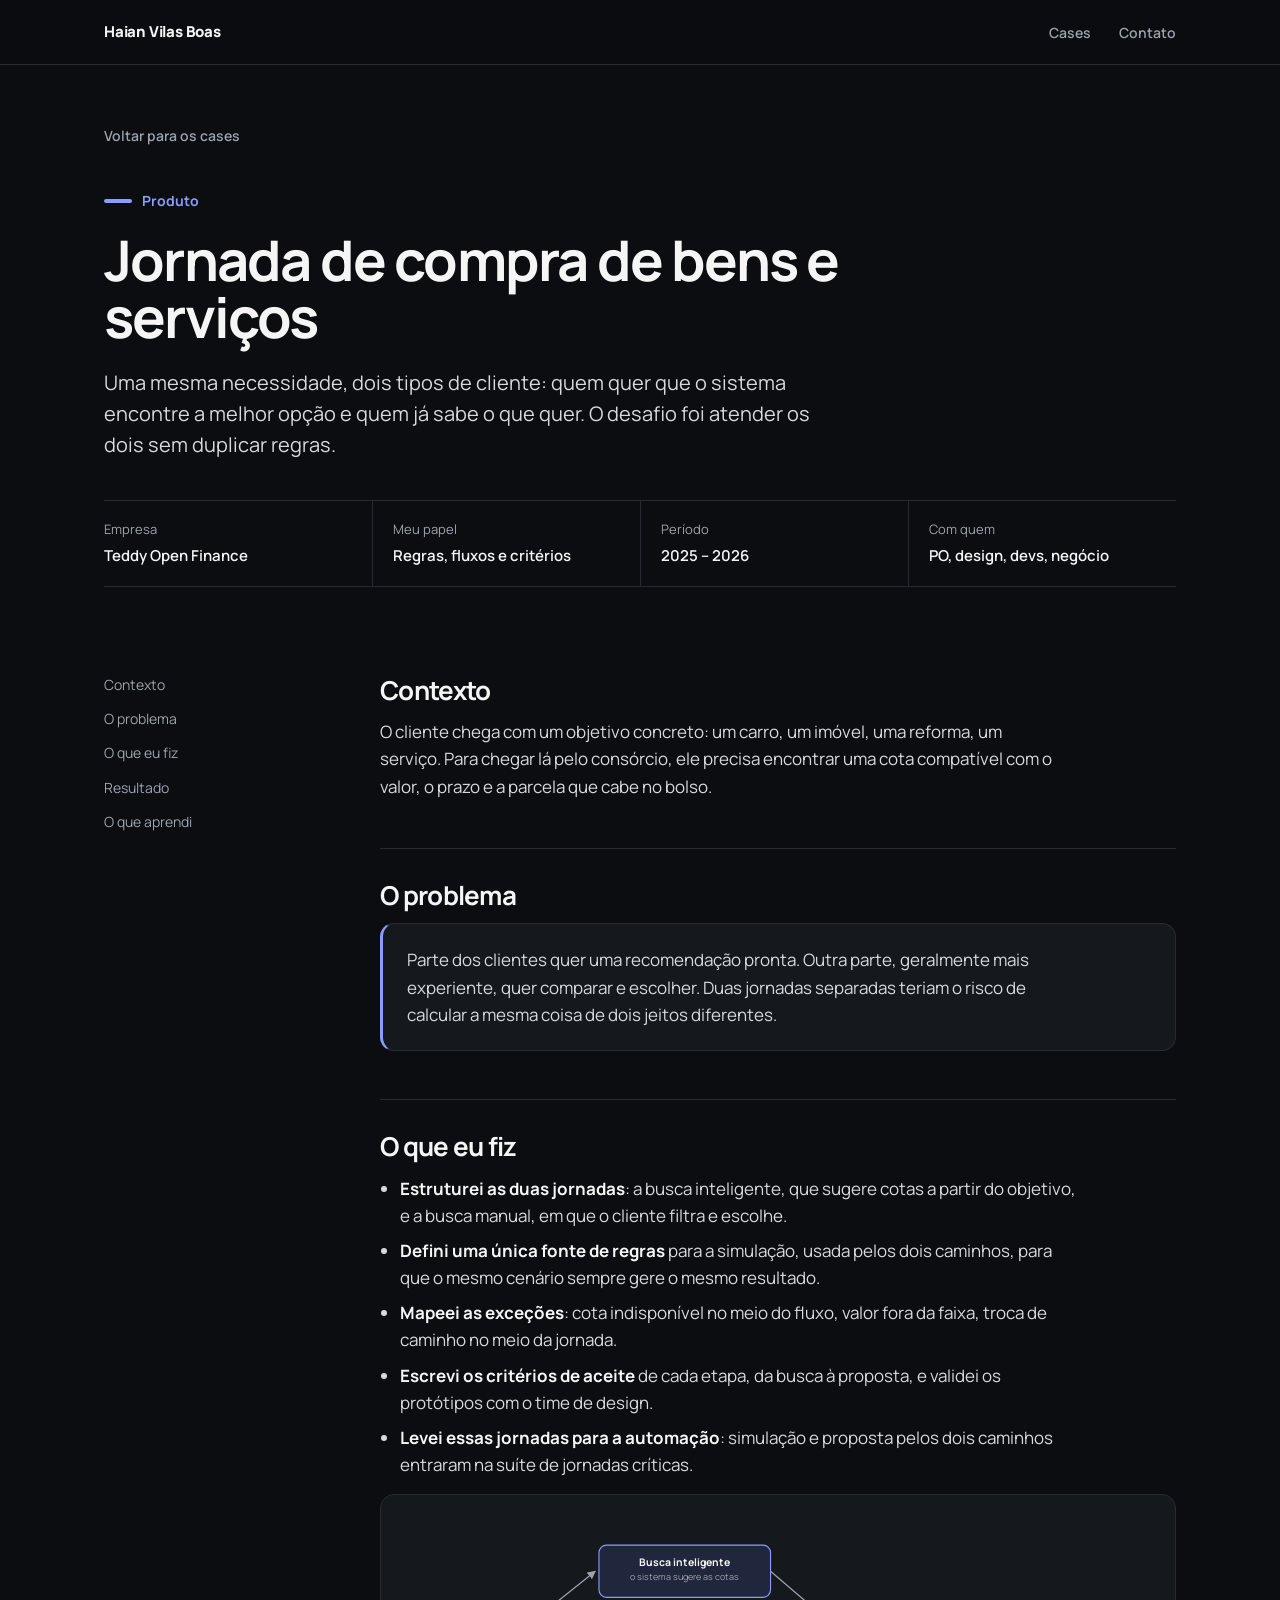
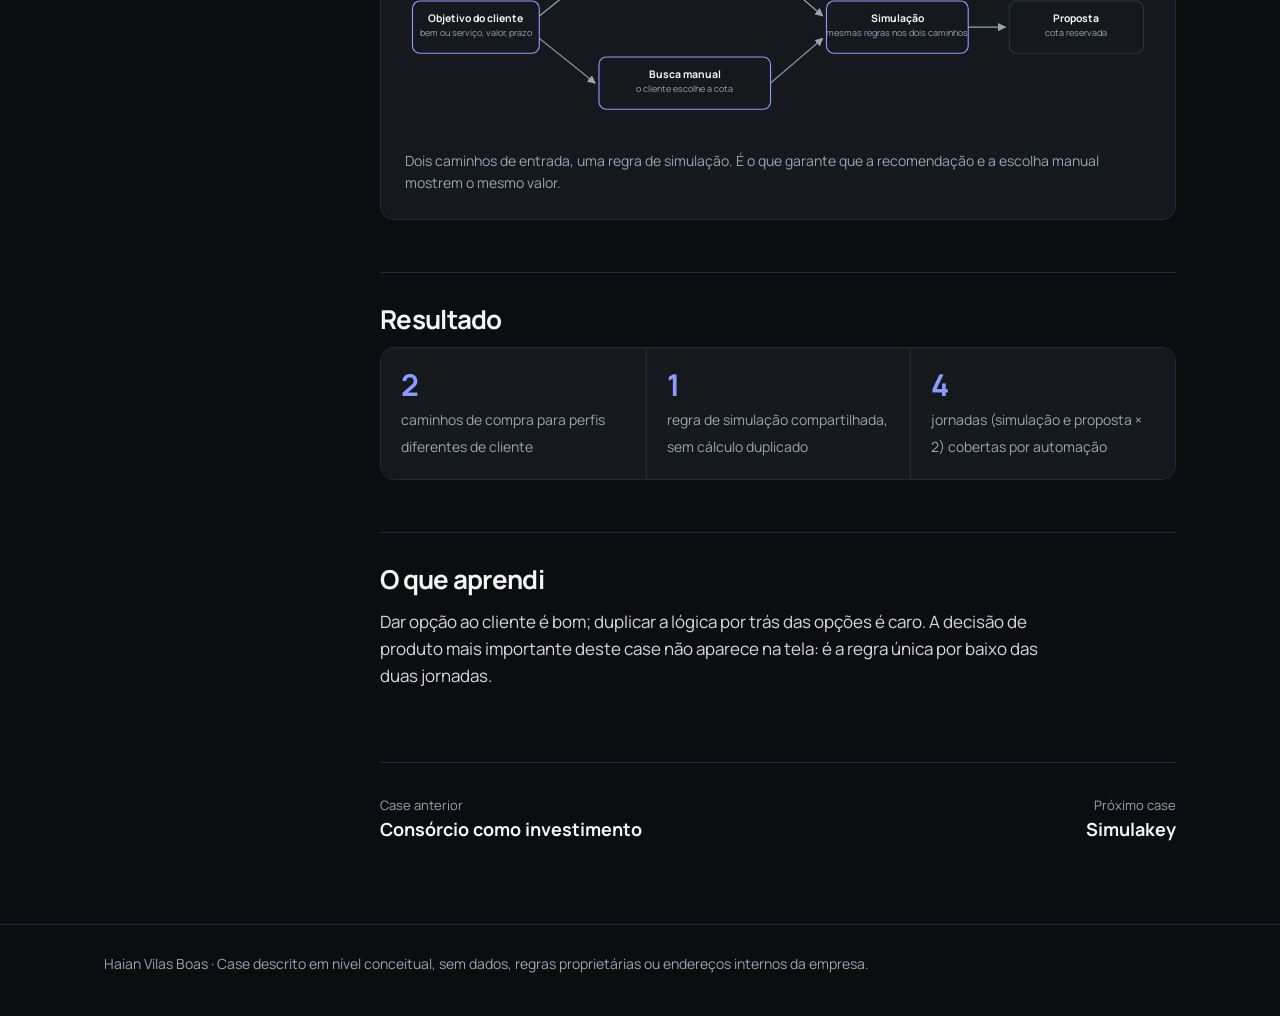
==== cases/compra-de-bens-e-servicos.html @ e100f3d3 "feat: novo portfólio com cases de Produto e Qualidade Co-Authored-By: Claude Opus 5.5 <noreply@anthr" ====
<!doctype html>
<html lang="pt-BR">
<head>
<meta charset="utf-8">
<meta name="viewport" content="width=device-width, initial-scale=1">
<title>Jornada de compra de bens e serviços · Haian Vilas Boas</title>
<meta name="description" content="Case de produto: jornada de busca inteligente e busca manual de cotas, da simulação à proposta.">
<link rel="icon" href="data:image/svg+xml,%3Csvg xmlns='http://www.w3.org/2000/svg' viewBox='0 0 32 32'%3E%3Crect width='32' height='32' rx='8' fill='%230b0d10'/%3E%3Crect x='7' y='9' width='18' height='3' rx='1.5' fill='%238b9cff'/%3E%3Crect x='7' y='20' width='18' height='3' rx='1.5' fill='%236fd3b8'/%3E%3C/svg%3E">
<link rel="preconnect" href="https://fonts.googleapis.com">
<link rel="preconnect" href="https://fonts.gstatic.com" crossorigin>
<link href="https://fonts.googleapis.com/css2?family=Manrope:wght@400;500;600;700;800&display=swap" rel="stylesheet">
<link rel="stylesheet" href="../assets/style.css">
</head>
<body class="p-page">
<nav class="nav" aria-label="Principal"><div class="wrap">
  <a class="brand" href="../">Haian Vilas Boas</a>
  <ul><li><a href="../#cases">Cases</a></li><li><a href="../#contato">Contato</a></li></ul>
</div></nav>
<header class="case-hero"><div class="wrap">
  <a class="back" href="../#cases">Voltar para os cases</a><br>
  <span class="lane p"><i></i>Produto</span>
  <h1>Jornada de compra de bens e serviços</h1>
  <p class="lead">Uma mesma necessidade, dois tipos de cliente: quem quer que o sistema encontre a melhor opção e quem já sabe o que quer. O desafio foi atender os dois sem duplicar regras.</p>
  <dl class="meta"><div><dt>Empresa</dt><dd>Teddy Open Finance</dd></div><div><dt>Meu papel</dt><dd>Regras, fluxos e critérios</dd></div><div><dt>Período</dt><dd>2025 – 2026</dd></div><div><dt>Com quem</dt><dd>PO, design, devs, negócio</dd></div></dl>
</div></header>
<main class="article"><div class="wrap">
  <aside aria-label="Nesta página"><a href="#contexto">Contexto</a><a href="#problema">O problema</a><a href="#o-que-fiz">O que eu fiz</a><a href="#resultado">Resultado</a><a href="#aprendizado">O que aprendi</a></aside>
  <div><section id="contexto"><h2>Contexto</h2><p>O cliente chega com um objetivo concreto: um carro, um imóvel, uma reforma, um serviço. Para chegar lá pelo consórcio, ele precisa encontrar uma cota compatível com o valor, o prazo e a parcela que cabe no bolso.</p></section><section id="problema"><h2>O problema</h2><div class="callout"><p>Parte dos clientes quer uma recomendação pronta. Outra parte, geralmente mais experiente, quer comparar e escolher. Duas jornadas separadas teriam o risco de calcular a mesma coisa de dois jeitos diferentes.</p></div></section><section id="o-que-fiz"><h2>O que eu fiz</h2><ul><li><strong>Estruturei as duas jornadas</strong>: a busca inteligente, que sugere cotas a partir do objetivo, e a busca manual, em que o cliente filtra e escolhe.</li><li><strong>Defini uma única fonte de regras</strong> para a simulação, usada pelos dois caminhos, para que o mesmo cenário sempre gere o mesmo resultado.</li><li><strong>Mapeei as exceções</strong>: cota indisponível no meio do fluxo, valor fora da faixa, troca de caminho no meio da jornada.</li><li><strong>Escrevi os critérios de aceite</strong> de cada etapa, da busca à proposta, e validei os protótipos com o time de design.</li><li><strong>Levei essas jornadas para a automação</strong>: simulação e proposta pelos dois caminhos entraram na suíte de jornadas críticas.</li></ul><figure class="diagram"><svg viewBox="0 0 1000 290" role="img" xmlns="http://www.w3.org/2000/svg"><defs><marker id="a" viewBox="0 0 10 10" refX="9" refY="5" markerWidth="7" markerHeight="7" orient="auto-start-reverse"><path d="M0 0 L10 5 L0 10z" fill="#9ca3af"/></marker></defs><rect x="10" y="110" width="170" height="70" rx="10" fill="#15181d" stroke="#8b9cff" stroke-width="1.5"/><text x="95.0" y="138.0" text-anchor="middle" font-size="14" font-weight="700" fill="#f5f5f5">Objetivo do cliente</text><text x="95.0" y="157.0" text-anchor="middle" font-size="12" fill="#9ca3af">bem ou serviço, valor, prazo</text><line x1="180" y1="130" x2="255" y2="70" stroke="#9ca3af" stroke-width="1.6" marker-end="url(#a)"/><line x1="180" y1="160" x2="255" y2="220" stroke="#9ca3af" stroke-width="1.6" marker-end="url(#a)"/><rect x="260" y="35" width="230" height="70" rx="10" fill="#20263b" stroke="#8b9cff" stroke-width="1.5"/><text x="375.0" y="63.0" text-anchor="middle" font-size="14" font-weight="700" fill="#f5f5f5">Busca inteligente</text><text x="375.0" y="82.0" text-anchor="middle" font-size="12" fill="#9ca3af">o sistema sugere as cotas</text><rect x="260" y="185" width="230" height="70" rx="10" fill="#15181d" stroke="#8b9cff" stroke-width="1.5"/><text x="375.0" y="213.0" text-anchor="middle" font-size="14" font-weight="700" fill="#f5f5f5">Busca manual</text><text x="375.0" y="232.0" text-anchor="middle" font-size="12" fill="#9ca3af">o cliente escolhe a cota</text><line x1="490" y1="70" x2="560" y2="130" stroke="#9ca3af" stroke-width="1.6" marker-end="url(#a)"/><line x1="490" y1="220" x2="560" y2="160" stroke="#9ca3af" stroke-width="1.6" marker-end="url(#a)"/><rect x="565" y="110" width="190" height="70" rx="10" fill="#15181d" stroke="#8b9cff" stroke-width="1.5"/><text x="660.0" y="138.0" text-anchor="middle" font-size="14" font-weight="700" fill="#f5f5f5">Simulação</text><text x="660.0" y="157.0" text-anchor="middle" font-size="12" fill="#9ca3af">mesmas regras nos dois caminhos</text><line x1="755" y1="145" x2="805" y2="145" stroke="#9ca3af" stroke-width="1.6" marker-end="url(#a)"/><rect x="810" y="110" width="180" height="70" rx="10" fill="#15181d" stroke="#2e343d" stroke-width="1.5"/><text x="900.0" y="138.0" text-anchor="middle" font-size="14" font-weight="700" fill="#f5f5f5">Proposta</text><text x="900.0" y="157.0" text-anchor="middle" font-size="12" fill="#9ca3af">cota reservada</text></svg><figcaption>Dois caminhos de entrada, uma regra de simulação. É o que garante que a recomendação e a escolha manual mostrem o mesmo valor.</figcaption></figure></section><section id="resultado"><h2>Resultado</h2><div class="numbers"><div><b>2</b><span>caminhos de compra para perfis diferentes de cliente</span></div><div><b>1</b><span>regra de simulação compartilhada, sem cálculo duplicado</span></div><div><b>4</b><span>jornadas (simulação e proposta × 2) cobertas por automação</span></div></div></section><section id="aprendizado"><h2>O que aprendi</h2><p>Dar opção ao cliente é bom; duplicar a lógica por trás das opções é caro. A decisão de produto mais importante deste case não aparece na tela: é a regra única por baixo das duas jornadas.</p></section><div class="next"><a href="consorcio-como-investimento.html"><small>Case anterior</small><strong>Consórcio como investimento</strong></a><a href="simulakey.html"><small>Próximo case</small><strong>Simulakey</strong></a></div></div>
</div></main>
<footer><div class="wrap">Haian Vilas Boas · Case descrito em nível conceitual, sem dados, regras proprietárias ou endereços internos da empresa.</div></footer>
</body></html>
---- assets/style.css ----
/* Haian Vilas Boas · portfólio
   Identidade herdada do site em Framer: fundo grafite, Manrope, lilás.
   Novo: verde-água marca a trilha de Qualidade; lilás marca a trilha de Produto. */
:root {
  --ink: #0b0d10;
  --surface: #15181d;
  --raised: #1c2027;
  --line: #262b33;
  --text: #f5f5f5;
  --muted: #9ca3af;
  --product: #8b9cff;
  --product-deep: #20263b;
  --quality: #6fd3b8;
  --quality-deep: #17302b;
  --max: 1120px;
}
* { box-sizing: border-box; }
html { scroll-behavior: smooth; }
@media (prefers-reduced-motion: reduce) { html { scroll-behavior: auto; } * { animation: none !important; transition: none !important; } }
body {
  margin: 0; background: var(--ink); color: var(--text);
  font-family: 'Manrope', system-ui, sans-serif; font-size: 17px; line-height: 1.6;
  -webkit-font-smoothing: antialiased;
}
a { color: inherit; }
a:focus-visible, button:focus-visible { outline: 2px solid var(--product); outline-offset: 3px; border-radius: 4px; }
img { max-width: 100%; display: block; }
.wrap { max-width: var(--max); margin: 0 auto; padding: 0 24px; }

/* Navegação */
.nav { position: sticky; top: 0; z-index: 10; background: rgba(11, 13, 16, .86); backdrop-filter: blur(10px); border-bottom: 1px solid var(--line); }
.nav .wrap { display: flex; align-items: center; justify-content: space-between; height: 64px; }
.brand { font-weight: 800; font-size: 15px; text-decoration: none; letter-spacing: -.2px; }
.nav ul { display: flex; gap: 28px; list-style: none; margin: 0; padding: 0; }
.nav ul a { color: var(--muted); text-decoration: none; font-size: 14px; font-weight: 600; }
.nav ul a:hover { color: var(--text); }
@media (max-width: 720px) { .nav ul { gap: 16px; } .nav ul li.hide-sm { display: none; } }

/* Tipografia */
h1, h2, h3 { margin: 0; font-weight: 700; color: var(--text); }
h1 { font-size: clamp(40px, 6.4vw, 68px); line-height: 1.02; letter-spacing: -2.4px; }
h2 { font-size: clamp(28px, 3.6vw, 40px); line-height: 1.1; letter-spacing: -1.2px; }
h3 { font-size: 22px; line-height: 1.25; letter-spacing: -.6px; }
p { margin: 0 0 16px; }
.lead { font-size: 20px; line-height: 1.55; color: #d6d9de; max-width: 62ch; }
.muted { color: var(--muted); }
.small { font-size: 14px; }

/* Botões */
.actions { display: flex; flex-wrap: wrap; gap: 12px; margin-top: 32px; }
.btn { display: inline-flex; align-items: center; gap: 8px; padding: 12px 18px; border-radius: 10px; font-weight: 700; font-size: 15px; text-decoration: none; border: 1px solid var(--line); background: var(--surface); }
.btn:hover { border-color: #3a414c; }
.btn.primary { background: var(--product); color: #0b0d10; border-color: var(--product); }
.btn.primary:hover { background: #a3b0ff; }

/* Hero */
.hero { padding: 72px 0 88px; }
.hero .wrap { display: grid; grid-template-columns: 1.25fr .75fr; gap: 56px; align-items: end; }
.hero h1 { margin-bottom: 28px; }
.hero .portrait { position: relative; border-radius: 18px; overflow: hidden; aspect-ratio: 4 / 5; background: var(--surface); }
.hero .portrait img { width: 100%; height: 100%; object-fit: cover; filter: grayscale(.15) contrast(1.04); }
.hero .portrait::after { content: ''; position: absolute; inset: 0; background: linear-gradient(180deg, transparent 55%, rgba(11, 13, 16, .55)); }
.hero .tracks-key { display: flex; gap: 22px; margin-top: 36px; font-size: 14px; color: var(--muted); }
.key { display: inline-flex; align-items: center; gap: 8px; }
.key i { width: 22px; height: 3px; border-radius: 2px; display: inline-block; }
.key.p i { background: var(--product); }
.key.q i { background: var(--quality); }
@media (max-width: 860px) {
  .hero { padding: 40px 0 56px; }
  .hero .wrap { grid-template-columns: 1fr; gap: 32px; }
  .hero .portrait { max-width: 300px; order: -1; }
}

/* Seções */
section.block { padding: 88px 0; border-top: 1px solid var(--line); }
.block-head { display: flex; justify-content: space-between; align-items: end; gap: 24px; margin-bottom: 40px; flex-wrap: wrap; }
.block-head p { max-width: 52ch; margin: 0; color: var(--muted); }
@media (max-width: 720px) { section.block { padding: 64px 0; } }

/* Duas trilhas de cases */
.tracks { display: grid; grid-template-columns: 1fr 1fr; gap: 0; position: relative; }
.track { padding: 0 32px 0 0; }
.track + .track { padding: 0 0 0 32px; border-left: 1px solid var(--line); }
.track-title { display: flex; align-items: center; gap: 12px; margin-bottom: 8px; }
.track-title .bar { width: 28px; height: 4px; border-radius: 2px; }
.track.p .bar { background: var(--product); }
.track.q .bar { background: var(--quality); }
.track > p { color: var(--muted); margin-bottom: 28px; max-width: 44ch; }
.case-link { display: block; text-decoration: none; padding: 26px 0 26px 22px; border-top: 1px solid var(--line); position: relative; }
.case-link::before { content: ''; position: absolute; left: 0; top: 30px; bottom: 30px; width: 3px; border-radius: 2px; background: var(--line); transition: background .2s; }
.track.p .case-link:hover::before, .track.p .case-link:focus-visible::before { background: var(--product); }
.track.q .case-link:hover::before, .track.q .case-link:focus-visible::before { background: var(--quality); }
.case-link h3 { margin-bottom: 8px; }
.case-link p { color: var(--muted); margin: 0 0 12px; font-size: 16px; }
.case-link .result { font-size: 15px; font-weight: 600; }
.track.p .result { color: var(--product); }
.track.q .result { color: var(--quality); }
.case-link .more { display: inline-block; margin-top: 10px; font-size: 14px; font-weight: 700; text-decoration: underline; text-underline-offset: 4px; text-decoration-color: #4a515c; }
@media (max-width: 860px) {
  .tracks { grid-template-columns: 1fr; }
  .track, .track + .track { padding: 0; border-left: 0; }
  .track + .track { margin-top: 56px; }
}

/* Como trabalho: sequência real, por isso numerada */
.steps { display: grid; grid-template-columns: repeat(5, 1fr); gap: 0; counter-reset: s; border: 1px solid var(--line); border-radius: 14px; overflow: hidden; }
.step { padding: 22px 20px; background: var(--surface); counter-increment: s; }
.step + .step { border-left: 1px solid var(--line); }
.step::before { content: counter(s); display: inline-grid; place-items: center; width: 26px; height: 26px; border-radius: 50%; background: var(--raised); font-size: 13px; font-weight: 800; color: var(--muted); margin-bottom: 14px; }
.step strong { display: block; font-size: 17px; margin-bottom: 4px; }
.step span { color: var(--muted); font-size: 14px; line-height: 1.45; display: block; }
@media (max-width: 860px) { .steps { grid-template-columns: 1fr; } .step + .step { border-left: 0; border-top: 1px solid var(--line); } }

/* Trajetória */
.timeline { list-style: none; margin: 0; padding: 0; border-left: 2px solid var(--line); }
.timeline li { position: relative; padding: 0 0 32px 28px; }
.timeline li::before { content: ''; position: absolute; left: -7px; top: 8px; width: 12px; height: 12px; border-radius: 50%; background: var(--ink); border: 2px solid var(--muted); }
.timeline li.now::before { border-color: var(--quality); background: var(--quality); }
.timeline .when { font-size: 14px; color: var(--muted); font-weight: 600; }
.timeline h3 { font-size: 19px; margin: 2px 0 6px; }
.timeline p { color: #c9cdd3; margin: 0; max-width: 64ch; font-size: 16px; }
.two-col { display: grid; grid-template-columns: 1.3fr .7fr; gap: 56px; }
.facts { background: var(--surface); border: 1px solid var(--line); border-radius: 14px; padding: 24px; align-self: start; }
.facts h3 { font-size: 17px; margin-bottom: 14px; }
.facts ul { list-style: none; margin: 0 0 22px; padding: 0; }
.facts li { padding: 8px 0; border-top: 1px solid var(--line); font-size: 15px; }
.facts li span { display: block; color: var(--muted); font-size: 13px; }
@media (max-width: 860px) { .two-col { grid-template-columns: 1fr; gap: 32px; } }

/* Contato */
.contact { display: grid; grid-template-columns: 1fr auto; gap: 32px; align-items: end; }
.contact a.mail { font-size: clamp(22px, 3vw, 32px); font-weight: 700; letter-spacing: -.8px; text-decoration: underline; text-underline-offset: 6px; text-decoration-color: var(--product); }
@media (max-width: 720px) { .contact { grid-template-columns: 1fr; } }
footer { border-top: 1px solid var(--line); padding: 28px 0 40px; color: var(--muted); font-size: 14px; }

/* ---------- Páginas de case ---------- */
.case-hero { padding: 56px 0 40px; }
.back { display: inline-block; color: var(--muted); text-decoration: none; font-size: 14px; font-weight: 600; margin-bottom: 36px; }
.back:hover { color: var(--text); }
.lane { display: inline-flex; align-items: center; gap: 10px; font-size: 14px; font-weight: 700; margin-bottom: 18px; }
.lane i { width: 28px; height: 4px; border-radius: 2px; }
.lane.p { color: var(--product); } .lane.p i { background: var(--product); }
.lane.q { color: var(--quality); } .lane.q i { background: var(--quality); }
.case-hero h1 { font-size: clamp(36px, 5.2vw, 56px); letter-spacing: -1.8px; max-width: 20ch; margin-bottom: 22px; }
.meta { display: grid; grid-template-columns: repeat(4, 1fr); gap: 0; margin-top: 40px; border-top: 1px solid var(--line); border-bottom: 1px solid var(--line); }
.meta div { padding: 18px 20px 18px 0; }
.meta div + div { padding-left: 20px; border-left: 1px solid var(--line); }
.meta dt { font-size: 13px; color: var(--muted); margin-bottom: 4px; }
.meta dd { margin: 0; font-size: 15px; font-weight: 600; }
@media (max-width: 860px) { .meta { grid-template-columns: 1fr 1fr; } .meta div:nth-child(3) { border-left: 0; padding-left: 0; } .meta div:nth-child(n+3) { border-top: 1px solid var(--line); } }

.article { padding: 24px 0 80px; }
.article .wrap { display: grid; grid-template-columns: 220px 1fr; gap: 56px; }
.article aside { position: sticky; top: 96px; align-self: start; font-size: 14px; }
.article aside a { display: block; color: var(--muted); text-decoration: none; padding: 6px 0; }
.article aside a:hover { color: var(--text); }
.article section { padding: 32px 0; border-top: 1px solid var(--line); }
.article section:first-child { border-top: 0; padding-top: 8px; }
.article h2 { font-size: 26px; letter-spacing: -.7px; margin-bottom: 14px; }
.article p, .article li { max-width: 68ch; color: #d6d9de; }
.article ul { padding-left: 20px; margin: 0 0 16px; }
.article li { margin-bottom: 8px; }
.article li strong, .article p strong { color: var(--text); }
@media (max-width: 860px) { .article .wrap { grid-template-columns: 1fr; gap: 0; } .article aside { display: none; } }

.callout { border-radius: 14px; padding: 22px 24px; margin: 8px 0 16px; background: var(--surface); border: 1px solid var(--line); }
.p-page .callout { border-left: 3px solid var(--product); }
.q-page .callout { border-left: 3px solid var(--quality); }
.callout p:last-child { margin-bottom: 0; }

.numbers { display: grid; grid-template-columns: repeat(3, 1fr); gap: 0; border: 1px solid var(--line); border-radius: 14px; overflow: hidden; margin: 8px 0 20px; }
.numbers div { padding: 20px; background: var(--surface); }
.numbers div + div { border-left: 1px solid var(--line); }
.numbers b { display: block; font-size: 30px; letter-spacing: -1px; line-height: 1.1; margin-bottom: 4px; }
.p-page .numbers b { color: var(--product); }
.q-page .numbers b { color: var(--quality); }
.numbers span { font-size: 14px; color: var(--muted); }
@media (max-width: 720px) { .numbers { grid-template-columns: 1fr; } .numbers div + div { border-left: 0; border-top: 1px solid var(--line); } }

/* Diagramas */
.diagram { background: var(--surface); border: 1px solid var(--line); border-radius: 14px; padding: 24px; margin: 8px 0 20px; overflow-x: auto; }
.diagram svg { width: 100%; height: auto; min-width: 640px; display: block; }
.diagram figcaption { margin-top: 14px; font-size: 14px; color: var(--muted); }
.diagram text { font-family: 'Manrope', sans-serif; }

.next { display: flex; justify-content: space-between; gap: 24px; padding: 32px 0 0; border-top: 1px solid var(--line); margin-top: 24px; }
.next a { text-decoration: none; max-width: 48%; }
.next small { display: block; color: var(--muted); font-size: 13px; }
.next strong { font-size: 18px; }
.next a:last-child { text-align: right; margin-left: auto; }
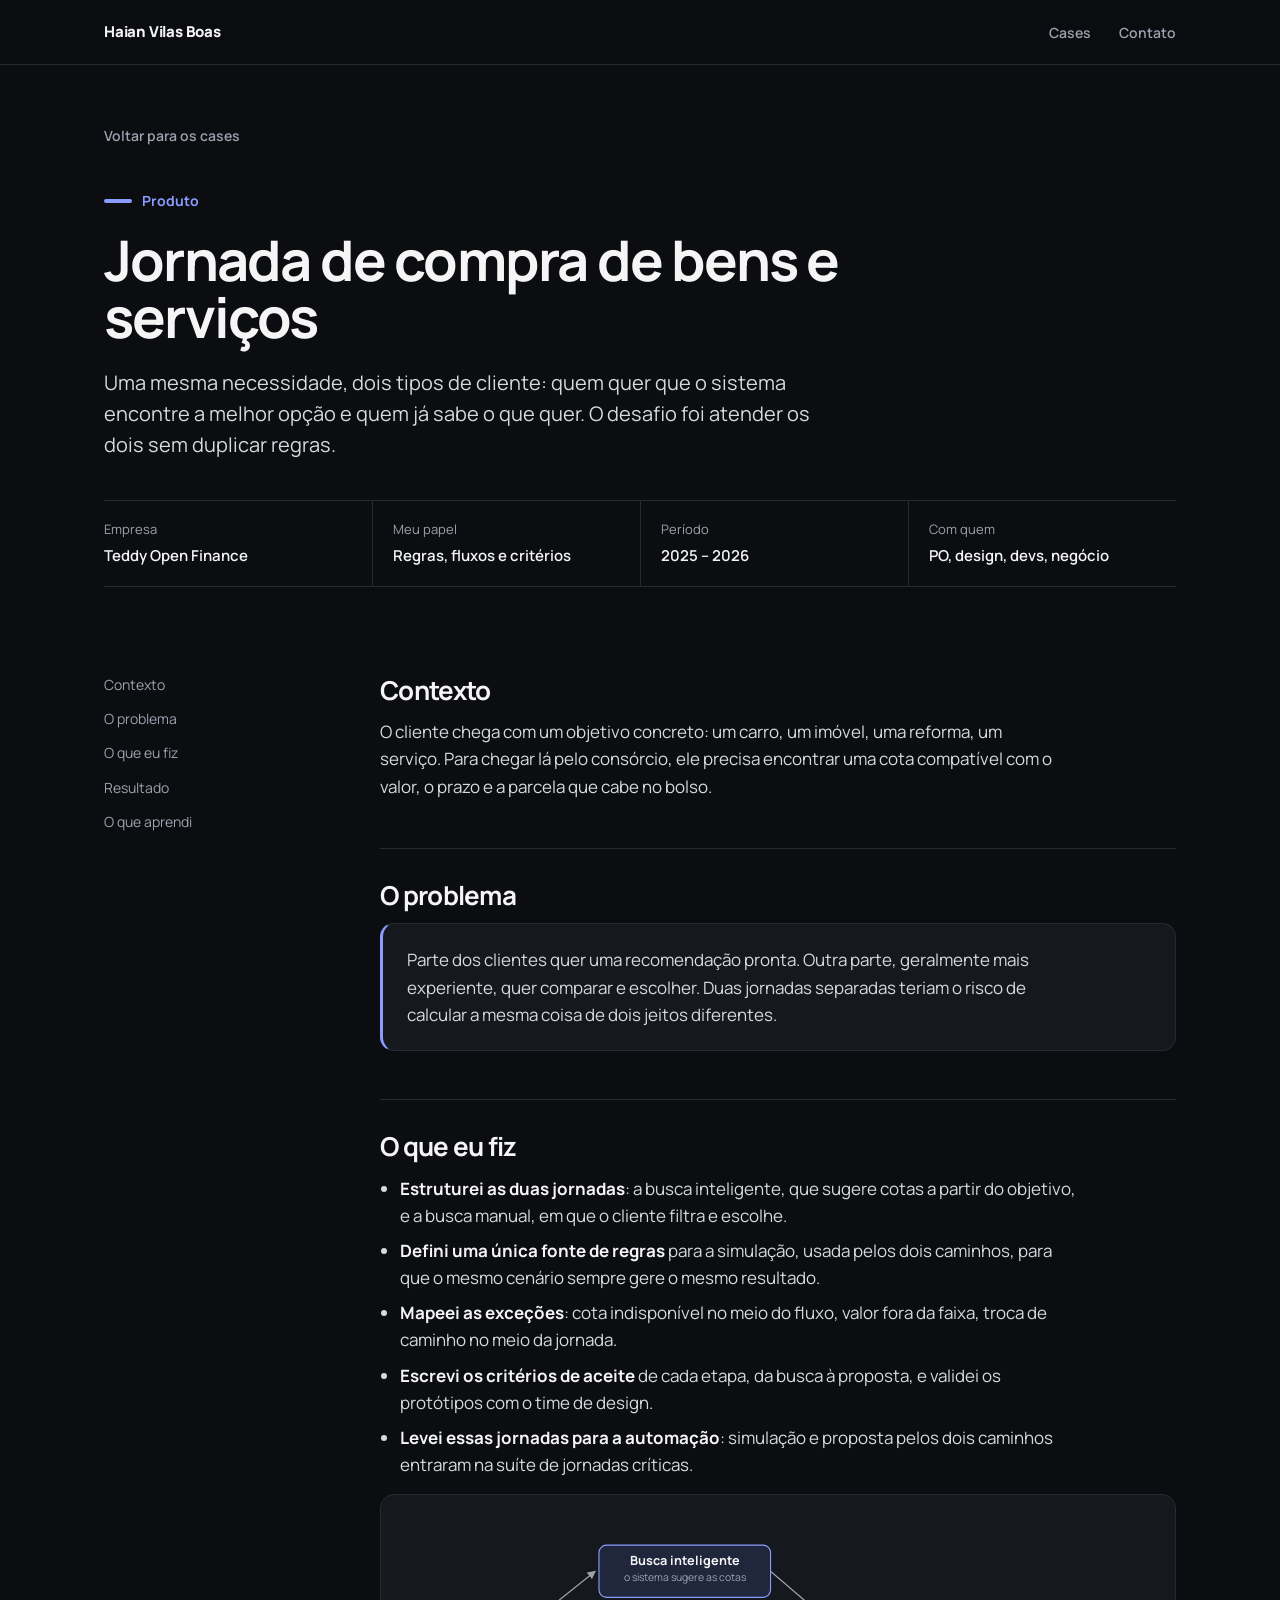
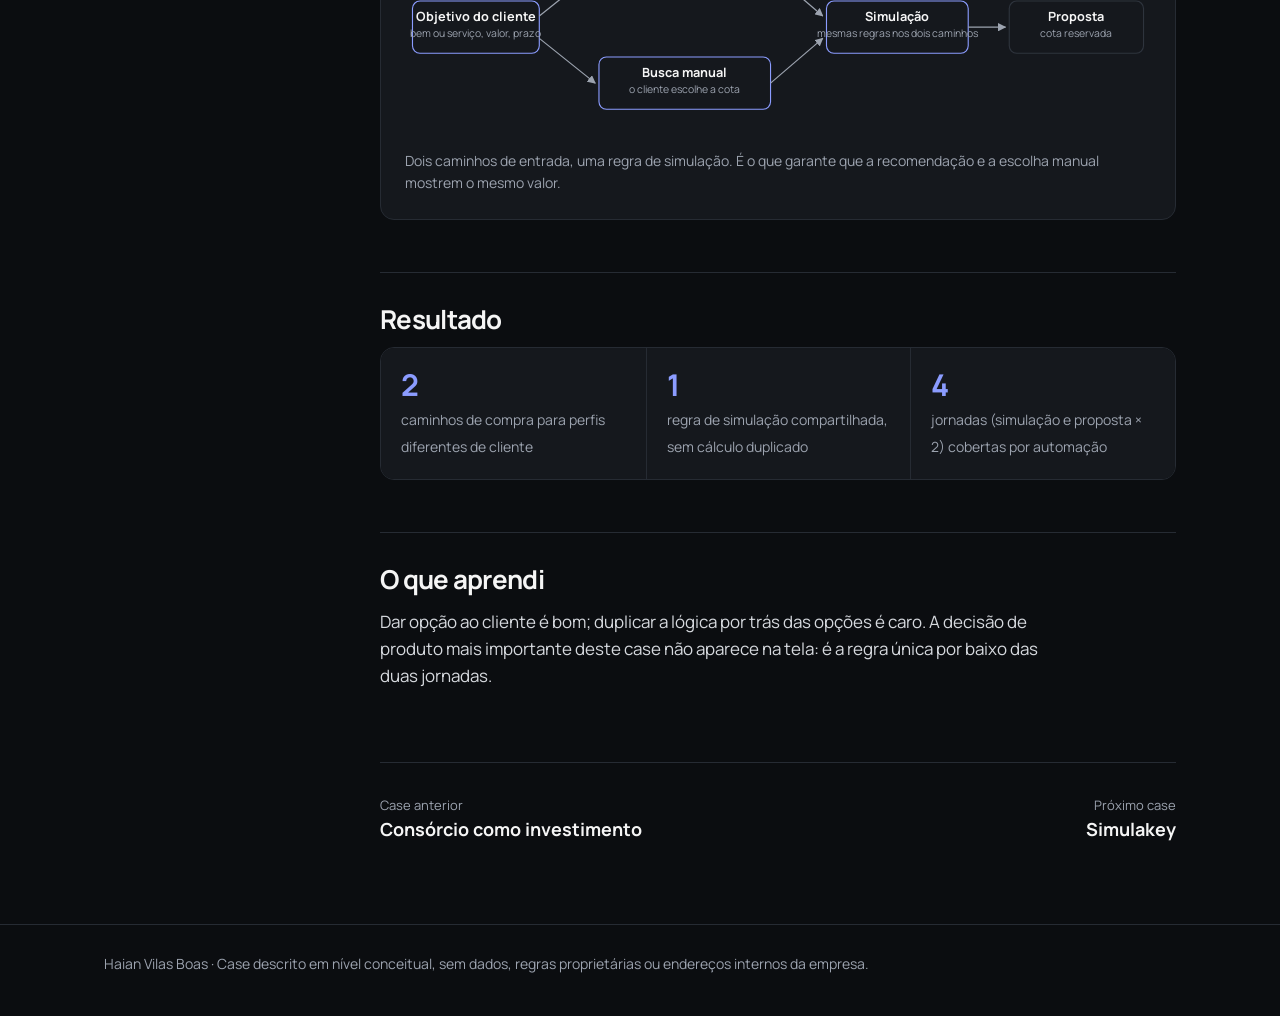
==== commit a3ed58f5: "fix: diagramas mais legíveis e âncoras abaixo do menu fixo Co-Authored-By: Claude Opus 5.5 <noreply@" ====
--- a/cases/compra-de-bens-e-servicos.html
+++ b/cases/compra-de-bens-e-servicos.html
@@ -25,7 +25,7 @@
 </div></header>
 <main class="article"><div class="wrap">
   <aside aria-label="Nesta página"><a href="#contexto">Contexto</a><a href="#problema">O problema</a><a href="#o-que-fiz">O que eu fiz</a><a href="#resultado">Resultado</a><a href="#aprendizado">O que aprendi</a></aside>
-  <div><section id="contexto"><h2>Contexto</h2><p>O cliente chega com um objetivo concreto: um carro, um imóvel, uma reforma, um serviço. Para chegar lá pelo consórcio, ele precisa encontrar uma cota compatível com o valor, o prazo e a parcela que cabe no bolso.</p></section><section id="problema"><h2>O problema</h2><div class="callout"><p>Parte dos clientes quer uma recomendação pronta. Outra parte, geralmente mais experiente, quer comparar e escolher. Duas jornadas separadas teriam o risco de calcular a mesma coisa de dois jeitos diferentes.</p></div></section><section id="o-que-fiz"><h2>O que eu fiz</h2><ul><li><strong>Estruturei as duas jornadas</strong>: a busca inteligente, que sugere cotas a partir do objetivo, e a busca manual, em que o cliente filtra e escolhe.</li><li><strong>Defini uma única fonte de regras</strong> para a simulação, usada pelos dois caminhos, para que o mesmo cenário sempre gere o mesmo resultado.</li><li><strong>Mapeei as exceções</strong>: cota indisponível no meio do fluxo, valor fora da faixa, troca de caminho no meio da jornada.</li><li><strong>Escrevi os critérios de aceite</strong> de cada etapa, da busca à proposta, e validei os protótipos com o time de design.</li><li><strong>Levei essas jornadas para a automação</strong>: simulação e proposta pelos dois caminhos entraram na suíte de jornadas críticas.</li></ul><figure class="diagram"><svg viewBox="0 0 1000 290" role="img" xmlns="http://www.w3.org/2000/svg"><defs><marker id="a" viewBox="0 0 10 10" refX="9" refY="5" markerWidth="7" markerHeight="7" orient="auto-start-reverse"><path d="M0 0 L10 5 L0 10z" fill="#9ca3af"/></marker></defs><rect x="10" y="110" width="170" height="70" rx="10" fill="#15181d" stroke="#8b9cff" stroke-width="1.5"/><text x="95.0" y="138.0" text-anchor="middle" font-size="14" font-weight="700" fill="#f5f5f5">Objetivo do cliente</text><text x="95.0" y="157.0" text-anchor="middle" font-size="12" fill="#9ca3af">bem ou serviço, valor, prazo</text><line x1="180" y1="130" x2="255" y2="70" stroke="#9ca3af" stroke-width="1.6" marker-end="url(#a)"/><line x1="180" y1="160" x2="255" y2="220" stroke="#9ca3af" stroke-width="1.6" marker-end="url(#a)"/><rect x="260" y="35" width="230" height="70" rx="10" fill="#20263b" stroke="#8b9cff" stroke-width="1.5"/><text x="375.0" y="63.0" text-anchor="middle" font-size="14" font-weight="700" fill="#f5f5f5">Busca inteligente</text><text x="375.0" y="82.0" text-anchor="middle" font-size="12" fill="#9ca3af">o sistema sugere as cotas</text><rect x="260" y="185" width="230" height="70" rx="10" fill="#15181d" stroke="#8b9cff" stroke-width="1.5"/><text x="375.0" y="213.0" text-anchor="middle" font-size="14" font-weight="700" fill="#f5f5f5">Busca manual</text><text x="375.0" y="232.0" text-anchor="middle" font-size="12" fill="#9ca3af">o cliente escolhe a cota</text><line x1="490" y1="70" x2="560" y2="130" stroke="#9ca3af" stroke-width="1.6" marker-end="url(#a)"/><line x1="490" y1="220" x2="560" y2="160" stroke="#9ca3af" stroke-width="1.6" marker-end="url(#a)"/><rect x="565" y="110" width="190" height="70" rx="10" fill="#15181d" stroke="#8b9cff" stroke-width="1.5"/><text x="660.0" y="138.0" text-anchor="middle" font-size="14" font-weight="700" fill="#f5f5f5">Simulação</text><text x="660.0" y="157.0" text-anchor="middle" font-size="12" fill="#9ca3af">mesmas regras nos dois caminhos</text><line x1="755" y1="145" x2="805" y2="145" stroke="#9ca3af" stroke-width="1.6" marker-end="url(#a)"/><rect x="810" y="110" width="180" height="70" rx="10" fill="#15181d" stroke="#2e343d" stroke-width="1.5"/><text x="900.0" y="138.0" text-anchor="middle" font-size="14" font-weight="700" fill="#f5f5f5">Proposta</text><text x="900.0" y="157.0" text-anchor="middle" font-size="12" fill="#9ca3af">cota reservada</text></svg><figcaption>Dois caminhos de entrada, uma regra de simulação. É o que garante que a recomendação e a escolha manual mostrem o mesmo valor.</figcaption></figure></section><section id="resultado"><h2>Resultado</h2><div class="numbers"><div><b>2</b><span>caminhos de compra para perfis diferentes de cliente</span></div><div><b>1</b><span>regra de simulação compartilhada, sem cálculo duplicado</span></div><div><b>4</b><span>jornadas (simulação e proposta × 2) cobertas por automação</span></div></div></section><section id="aprendizado"><h2>O que aprendi</h2><p>Dar opção ao cliente é bom; duplicar a lógica por trás das opções é caro. A decisão de produto mais importante deste case não aparece na tela: é a regra única por baixo das duas jornadas.</p></section><div class="next"><a href="consorcio-como-investimento.html"><small>Case anterior</small><strong>Consórcio como investimento</strong></a><a href="simulakey.html"><small>Próximo case</small><strong>Simulakey</strong></a></div></div>
+  <div><section id="contexto"><h2>Contexto</h2><p>O cliente chega com um objetivo concreto: um carro, um imóvel, uma reforma, um serviço. Para chegar lá pelo consórcio, ele precisa encontrar uma cota compatível com o valor, o prazo e a parcela que cabe no bolso.</p></section><section id="problema"><h2>O problema</h2><div class="callout"><p>Parte dos clientes quer uma recomendação pronta. Outra parte, geralmente mais experiente, quer comparar e escolher. Duas jornadas separadas teriam o risco de calcular a mesma coisa de dois jeitos diferentes.</p></div></section><section id="o-que-fiz"><h2>O que eu fiz</h2><ul><li><strong>Estruturei as duas jornadas</strong>: a busca inteligente, que sugere cotas a partir do objetivo, e a busca manual, em que o cliente filtra e escolhe.</li><li><strong>Defini uma única fonte de regras</strong> para a simulação, usada pelos dois caminhos, para que o mesmo cenário sempre gere o mesmo resultado.</li><li><strong>Mapeei as exceções</strong>: cota indisponível no meio do fluxo, valor fora da faixa, troca de caminho no meio da jornada.</li><li><strong>Escrevi os critérios de aceite</strong> de cada etapa, da busca à proposta, e validei os protótipos com o time de design.</li><li><strong>Levei essas jornadas para a automação</strong>: simulação e proposta pelos dois caminhos entraram na suíte de jornadas críticas.</li></ul><figure class="diagram"><svg viewBox="0 0 1000 290" role="img" xmlns="http://www.w3.org/2000/svg"><defs><marker id="a" viewBox="0 0 10 10" refX="9" refY="5" markerWidth="7" markerHeight="7" orient="auto-start-reverse"><path d="M0 0 L10 5 L0 10z" fill="#9ca3af"/></marker></defs><rect x="10" y="110" width="170" height="70" rx="10" fill="#15181d" stroke="#8b9cff" stroke-width="1.5"/><text x="95.0" y="137.0" text-anchor="middle" font-size="17" font-weight="700" fill="#f5f5f5">Objetivo do cliente</text><text x="95.0" y="158.0" text-anchor="middle" font-size="14" fill="#9ca3af">bem ou serviço, valor, prazo</text><line x1="180" y1="130" x2="255" y2="70" stroke="#9ca3af" stroke-width="1.6" marker-end="url(#a)"/><line x1="180" y1="160" x2="255" y2="220" stroke="#9ca3af" stroke-width="1.6" marker-end="url(#a)"/><rect x="260" y="35" width="230" height="70" rx="10" fill="#20263b" stroke="#8b9cff" stroke-width="1.5"/><text x="375.0" y="62.0" text-anchor="middle" font-size="17" font-weight="700" fill="#f5f5f5">Busca inteligente</text><text x="375.0" y="83.0" text-anchor="middle" font-size="14" fill="#9ca3af">o sistema sugere as cotas</text><rect x="260" y="185" width="230" height="70" rx="10" fill="#15181d" stroke="#8b9cff" stroke-width="1.5"/><text x="375.0" y="212.0" text-anchor="middle" font-size="17" font-weight="700" fill="#f5f5f5">Busca manual</text><text x="375.0" y="233.0" text-anchor="middle" font-size="14" fill="#9ca3af">o cliente escolhe a cota</text><line x1="490" y1="70" x2="560" y2="130" stroke="#9ca3af" stroke-width="1.6" marker-end="url(#a)"/><line x1="490" y1="220" x2="560" y2="160" stroke="#9ca3af" stroke-width="1.6" marker-end="url(#a)"/><rect x="565" y="110" width="190" height="70" rx="10" fill="#15181d" stroke="#8b9cff" stroke-width="1.5"/><text x="660.0" y="137.0" text-anchor="middle" font-size="17" font-weight="700" fill="#f5f5f5">Simulação</text><text x="660.0" y="158.0" text-anchor="middle" font-size="14" fill="#9ca3af">mesmas regras nos dois caminhos</text><line x1="755" y1="145" x2="805" y2="145" stroke="#9ca3af" stroke-width="1.6" marker-end="url(#a)"/><rect x="810" y="110" width="180" height="70" rx="10" fill="#15181d" stroke="#2e343d" stroke-width="1.5"/><text x="900.0" y="137.0" text-anchor="middle" font-size="17" font-weight="700" fill="#f5f5f5">Proposta</text><text x="900.0" y="158.0" text-anchor="middle" font-size="14" fill="#9ca3af">cota reservada</text></svg><figcaption>Dois caminhos de entrada, uma regra de simulação. É o que garante que a recomendação e a escolha manual mostrem o mesmo valor.</figcaption></figure></section><section id="resultado"><h2>Resultado</h2><div class="numbers"><div><b>2</b><span>caminhos de compra para perfis diferentes de cliente</span></div><div><b>1</b><span>regra de simulação compartilhada, sem cálculo duplicado</span></div><div><b>4</b><span>jornadas (simulação e proposta × 2) cobertas por automação</span></div></div></section><section id="aprendizado"><h2>O que aprendi</h2><p>Dar opção ao cliente é bom; duplicar a lógica por trás das opções é caro. A decisão de produto mais importante deste case não aparece na tela: é a regra única por baixo das duas jornadas.</p></section><div class="next"><a href="consorcio-como-investimento.html"><small>Case anterior</small><strong>Consórcio como investimento</strong></a><a href="simulakey.html"><small>Próximo case</small><strong>Simulakey</strong></a></div></div>
 </div></main>
 <footer><div class="wrap">Haian Vilas Boas · Case descrito em nível conceitual, sem dados, regras proprietárias ou endereços internos da empresa.</div></footer>
 </body></html>
--- a/assets/style.css
+++ b/assets/style.css
@@ -72,7 +72,7 @@
 }
 
 /* Seções */
-section.block { padding: 88px 0; border-top: 1px solid var(--line); }
+section.block { scroll-margin-top: 64px; padding: 88px 0; border-top: 1px solid var(--line); }
 .block-head { display: flex; justify-content: space-between; align-items: end; gap: 24px; margin-bottom: 40px; flex-wrap: wrap; }
 .block-head p { max-width: 52ch; margin: 0; color: var(--muted); }
 @media (max-width: 720px) { section.block { padding: 64px 0; } }
@@ -154,7 +154,7 @@
 .article aside { position: sticky; top: 96px; align-self: start; font-size: 14px; }
 .article aside a { display: block; color: var(--muted); text-decoration: none; padding: 6px 0; }
 .article aside a:hover { color: var(--text); }
-.article section { padding: 32px 0; border-top: 1px solid var(--line); }
+.article section { scroll-margin-top: 80px; padding: 32px 0; border-top: 1px solid var(--line); }
 .article section:first-child { border-top: 0; padding-top: 8px; }
 .article h2 { font-size: 26px; letter-spacing: -.7px; margin-bottom: 14px; }
 .article p, .article li { max-width: 68ch; color: #d6d9de; }
@@ -179,7 +179,7 @@
 
 /* Diagramas */
 .diagram { background: var(--surface); border: 1px solid var(--line); border-radius: 14px; padding: 24px; margin: 8px 0 20px; overflow-x: auto; }
-.diagram svg { width: 100%; height: auto; min-width: 640px; display: block; }
+.diagram svg { width: 100%; height: auto; min-width: 720px; display: block; }
 .diagram figcaption { margin-top: 14px; font-size: 14px; color: var(--muted); }
 .diagram text { font-family: 'Manrope', sans-serif; }
 
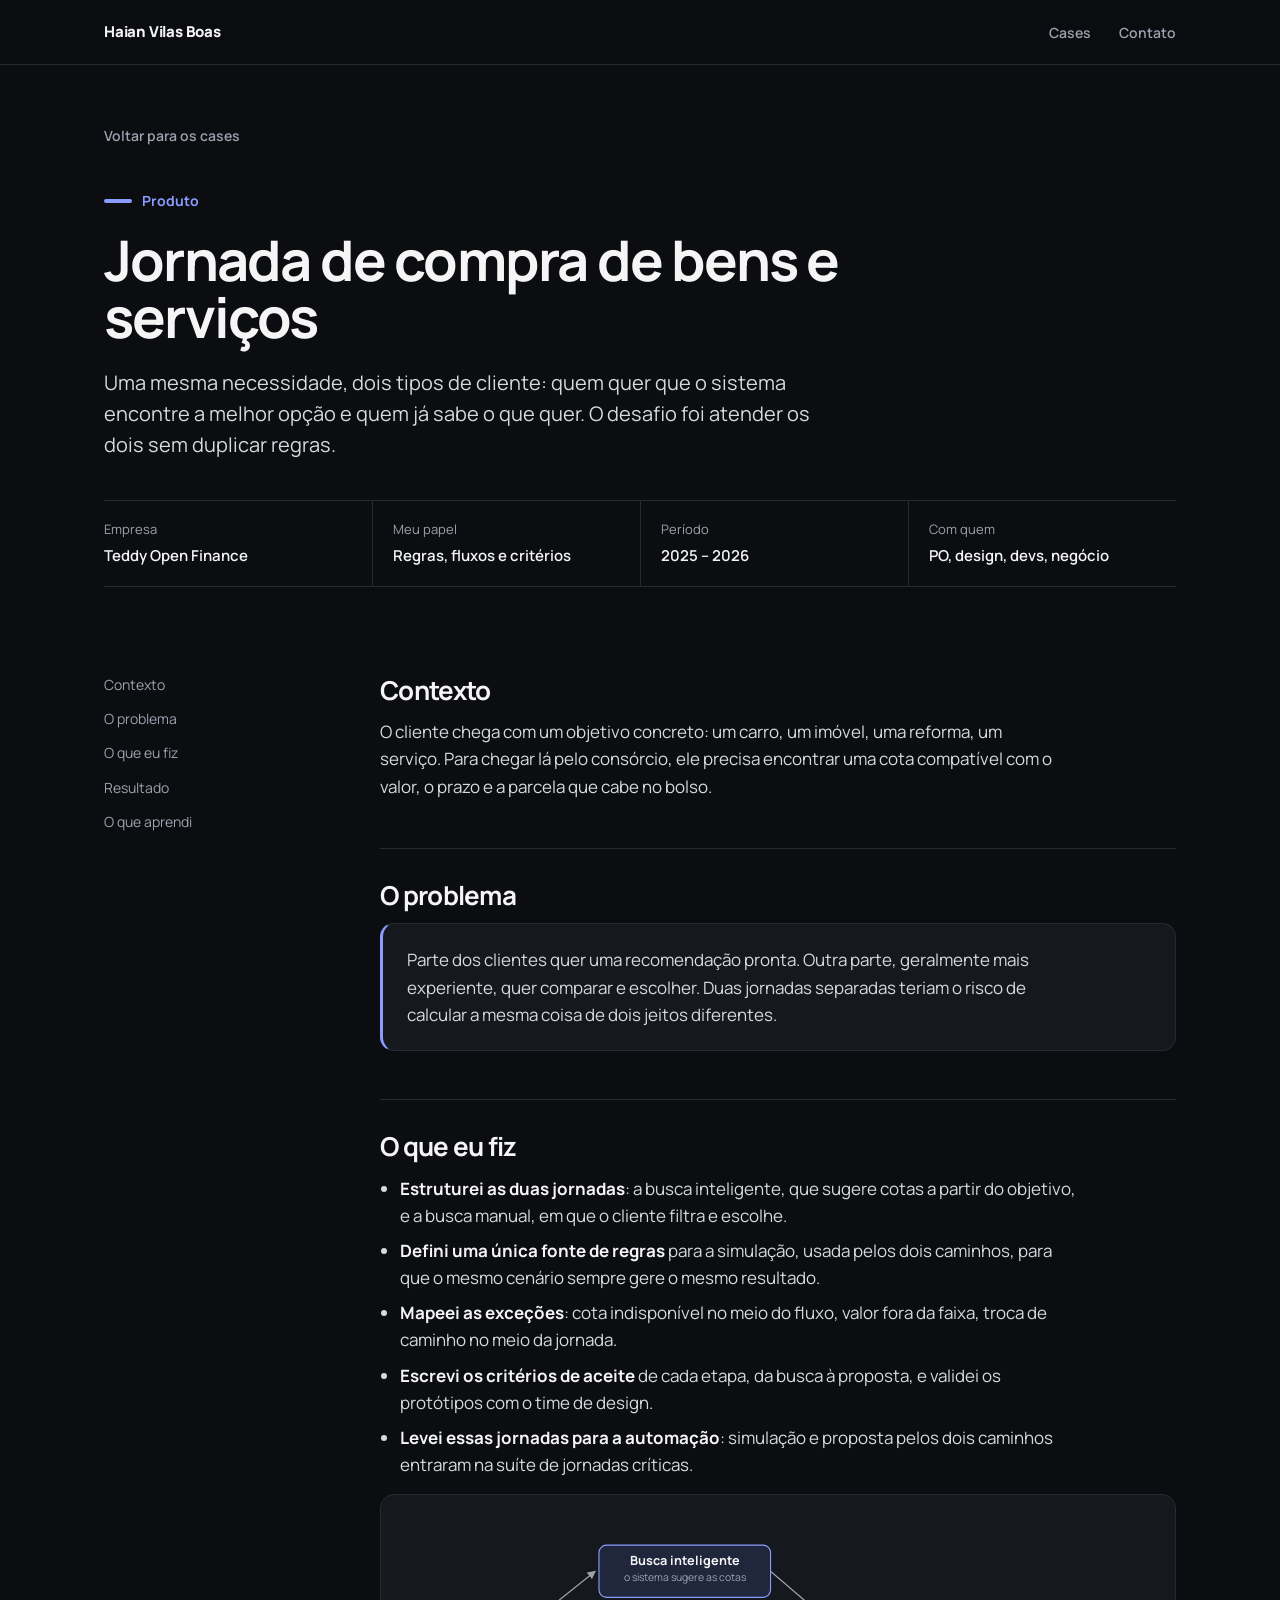
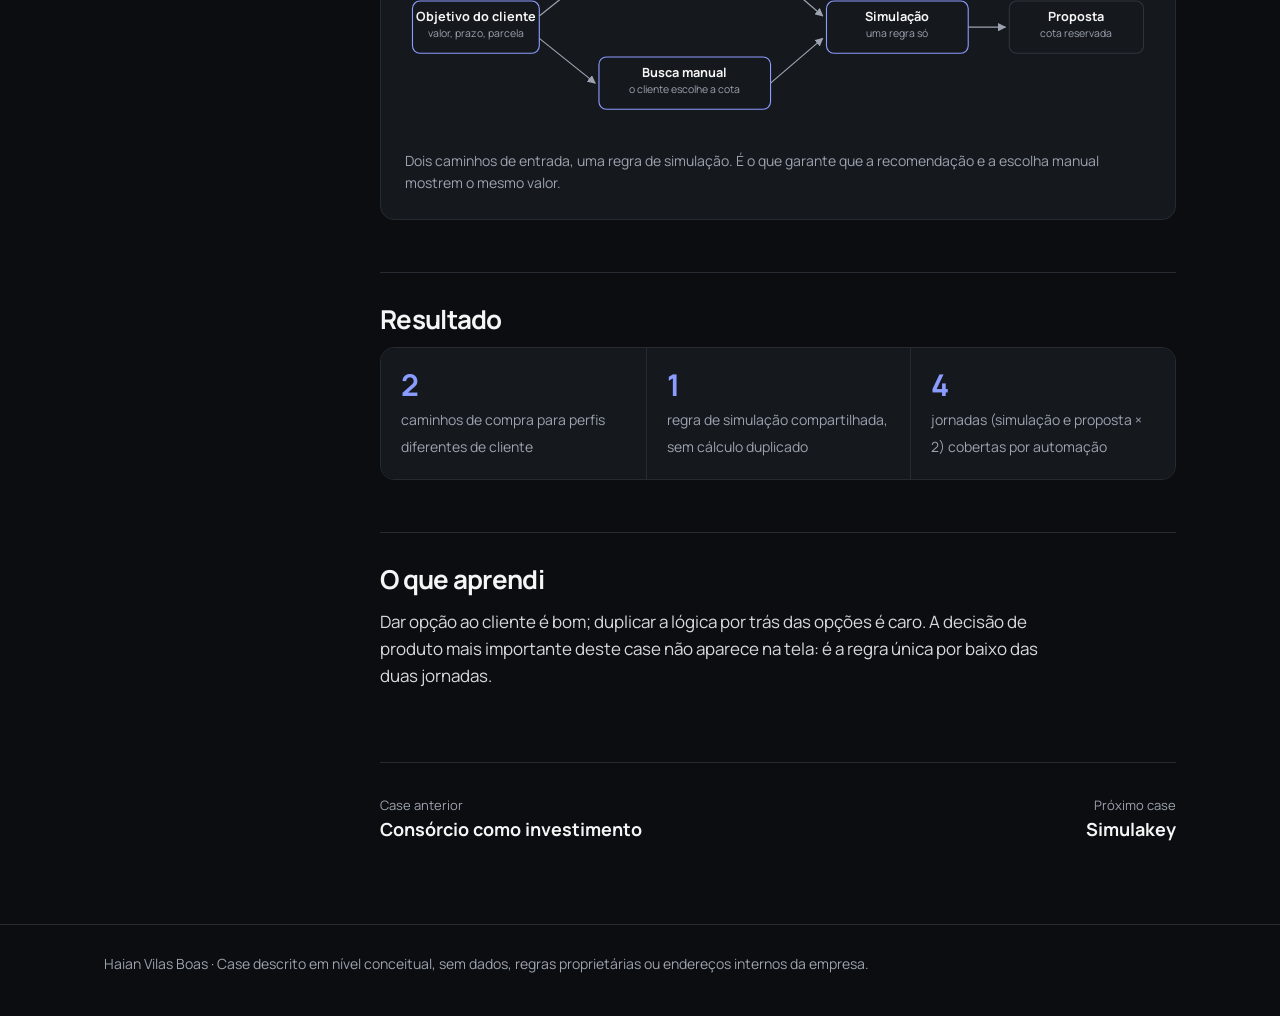
==== commit 6330eacd: "fix: textos dos diagramas cabem nas caixas Co-Authored-By: Claude Opus 5.5 <noreply@anthropic.com> C" ====
--- a/cases/compra-de-bens-e-servicos.html
+++ b/cases/compra-de-bens-e-servicos.html
@@ -25,7 +25,7 @@
 </div></header>
 <main class="article"><div class="wrap">
   <aside aria-label="Nesta página"><a href="#contexto">Contexto</a><a href="#problema">O problema</a><a href="#o-que-fiz">O que eu fiz</a><a href="#resultado">Resultado</a><a href="#aprendizado">O que aprendi</a></aside>
-  <div><section id="contexto"><h2>Contexto</h2><p>O cliente chega com um objetivo concreto: um carro, um imóvel, uma reforma, um serviço. Para chegar lá pelo consórcio, ele precisa encontrar uma cota compatível com o valor, o prazo e a parcela que cabe no bolso.</p></section><section id="problema"><h2>O problema</h2><div class="callout"><p>Parte dos clientes quer uma recomendação pronta. Outra parte, geralmente mais experiente, quer comparar e escolher. Duas jornadas separadas teriam o risco de calcular a mesma coisa de dois jeitos diferentes.</p></div></section><section id="o-que-fiz"><h2>O que eu fiz</h2><ul><li><strong>Estruturei as duas jornadas</strong>: a busca inteligente, que sugere cotas a partir do objetivo, e a busca manual, em que o cliente filtra e escolhe.</li><li><strong>Defini uma única fonte de regras</strong> para a simulação, usada pelos dois caminhos, para que o mesmo cenário sempre gere o mesmo resultado.</li><li><strong>Mapeei as exceções</strong>: cota indisponível no meio do fluxo, valor fora da faixa, troca de caminho no meio da jornada.</li><li><strong>Escrevi os critérios de aceite</strong> de cada etapa, da busca à proposta, e validei os protótipos com o time de design.</li><li><strong>Levei essas jornadas para a automação</strong>: simulação e proposta pelos dois caminhos entraram na suíte de jornadas críticas.</li></ul><figure class="diagram"><svg viewBox="0 0 1000 290" role="img" xmlns="http://www.w3.org/2000/svg"><defs><marker id="a" viewBox="0 0 10 10" refX="9" refY="5" markerWidth="7" markerHeight="7" orient="auto-start-reverse"><path d="M0 0 L10 5 L0 10z" fill="#9ca3af"/></marker></defs><rect x="10" y="110" width="170" height="70" rx="10" fill="#15181d" stroke="#8b9cff" stroke-width="1.5"/><text x="95.0" y="137.0" text-anchor="middle" font-size="17" font-weight="700" fill="#f5f5f5">Objetivo do cliente</text><text x="95.0" y="158.0" text-anchor="middle" font-size="14" fill="#9ca3af">bem ou serviço, valor, prazo</text><line x1="180" y1="130" x2="255" y2="70" stroke="#9ca3af" stroke-width="1.6" marker-end="url(#a)"/><line x1="180" y1="160" x2="255" y2="220" stroke="#9ca3af" stroke-width="1.6" marker-end="url(#a)"/><rect x="260" y="35" width="230" height="70" rx="10" fill="#20263b" stroke="#8b9cff" stroke-width="1.5"/><text x="375.0" y="62.0" text-anchor="middle" font-size="17" font-weight="700" fill="#f5f5f5">Busca inteligente</text><text x="375.0" y="83.0" text-anchor="middle" font-size="14" fill="#9ca3af">o sistema sugere as cotas</text><rect x="260" y="185" width="230" height="70" rx="10" fill="#15181d" stroke="#8b9cff" stroke-width="1.5"/><text x="375.0" y="212.0" text-anchor="middle" font-size="17" font-weight="700" fill="#f5f5f5">Busca manual</text><text x="375.0" y="233.0" text-anchor="middle" font-size="14" fill="#9ca3af">o cliente escolhe a cota</text><line x1="490" y1="70" x2="560" y2="130" stroke="#9ca3af" stroke-width="1.6" marker-end="url(#a)"/><line x1="490" y1="220" x2="560" y2="160" stroke="#9ca3af" stroke-width="1.6" marker-end="url(#a)"/><rect x="565" y="110" width="190" height="70" rx="10" fill="#15181d" stroke="#8b9cff" stroke-width="1.5"/><text x="660.0" y="137.0" text-anchor="middle" font-size="17" font-weight="700" fill="#f5f5f5">Simulação</text><text x="660.0" y="158.0" text-anchor="middle" font-size="14" fill="#9ca3af">mesmas regras nos dois caminhos</text><line x1="755" y1="145" x2="805" y2="145" stroke="#9ca3af" stroke-width="1.6" marker-end="url(#a)"/><rect x="810" y="110" width="180" height="70" rx="10" fill="#15181d" stroke="#2e343d" stroke-width="1.5"/><text x="900.0" y="137.0" text-anchor="middle" font-size="17" font-weight="700" fill="#f5f5f5">Proposta</text><text x="900.0" y="158.0" text-anchor="middle" font-size="14" fill="#9ca3af">cota reservada</text></svg><figcaption>Dois caminhos de entrada, uma regra de simulação. É o que garante que a recomendação e a escolha manual mostrem o mesmo valor.</figcaption></figure></section><section id="resultado"><h2>Resultado</h2><div class="numbers"><div><b>2</b><span>caminhos de compra para perfis diferentes de cliente</span></div><div><b>1</b><span>regra de simulação compartilhada, sem cálculo duplicado</span></div><div><b>4</b><span>jornadas (simulação e proposta × 2) cobertas por automação</span></div></div></section><section id="aprendizado"><h2>O que aprendi</h2><p>Dar opção ao cliente é bom; duplicar a lógica por trás das opções é caro. A decisão de produto mais importante deste case não aparece na tela: é a regra única por baixo das duas jornadas.</p></section><div class="next"><a href="consorcio-como-investimento.html"><small>Case anterior</small><strong>Consórcio como investimento</strong></a><a href="simulakey.html"><small>Próximo case</small><strong>Simulakey</strong></a></div></div>
+  <div><section id="contexto"><h2>Contexto</h2><p>O cliente chega com um objetivo concreto: um carro, um imóvel, uma reforma, um serviço. Para chegar lá pelo consórcio, ele precisa encontrar uma cota compatível com o valor, o prazo e a parcela que cabe no bolso.</p></section><section id="problema"><h2>O problema</h2><div class="callout"><p>Parte dos clientes quer uma recomendação pronta. Outra parte, geralmente mais experiente, quer comparar e escolher. Duas jornadas separadas teriam o risco de calcular a mesma coisa de dois jeitos diferentes.</p></div></section><section id="o-que-fiz"><h2>O que eu fiz</h2><ul><li><strong>Estruturei as duas jornadas</strong>: a busca inteligente, que sugere cotas a partir do objetivo, e a busca manual, em que o cliente filtra e escolhe.</li><li><strong>Defini uma única fonte de regras</strong> para a simulação, usada pelos dois caminhos, para que o mesmo cenário sempre gere o mesmo resultado.</li><li><strong>Mapeei as exceções</strong>: cota indisponível no meio do fluxo, valor fora da faixa, troca de caminho no meio da jornada.</li><li><strong>Escrevi os critérios de aceite</strong> de cada etapa, da busca à proposta, e validei os protótipos com o time de design.</li><li><strong>Levei essas jornadas para a automação</strong>: simulação e proposta pelos dois caminhos entraram na suíte de jornadas críticas.</li></ul><figure class="diagram"><svg viewBox="0 0 1000 290" role="img" xmlns="http://www.w3.org/2000/svg"><defs><marker id="a" viewBox="0 0 10 10" refX="9" refY="5" markerWidth="7" markerHeight="7" orient="auto-start-reverse"><path d="M0 0 L10 5 L0 10z" fill="#9ca3af"/></marker></defs><rect x="10" y="110" width="170" height="70" rx="10" fill="#15181d" stroke="#8b9cff" stroke-width="1.5"/><text x="95.0" y="137.0" text-anchor="middle" font-size="17" font-weight="700" fill="#f5f5f5">Objetivo do cliente</text><text x="95.0" y="158.0" text-anchor="middle" font-size="14" fill="#9ca3af">valor, prazo, parcela</text><line x1="180" y1="130" x2="255" y2="70" stroke="#9ca3af" stroke-width="1.6" marker-end="url(#a)"/><line x1="180" y1="160" x2="255" y2="220" stroke="#9ca3af" stroke-width="1.6" marker-end="url(#a)"/><rect x="260" y="35" width="230" height="70" rx="10" fill="#20263b" stroke="#8b9cff" stroke-width="1.5"/><text x="375.0" y="62.0" text-anchor="middle" font-size="17" font-weight="700" fill="#f5f5f5">Busca inteligente</text><text x="375.0" y="83.0" text-anchor="middle" font-size="14" fill="#9ca3af">o sistema sugere as cotas</text><rect x="260" y="185" width="230" height="70" rx="10" fill="#15181d" stroke="#8b9cff" stroke-width="1.5"/><text x="375.0" y="212.0" text-anchor="middle" font-size="17" font-weight="700" fill="#f5f5f5">Busca manual</text><text x="375.0" y="233.0" text-anchor="middle" font-size="14" fill="#9ca3af">o cliente escolhe a cota</text><line x1="490" y1="70" x2="560" y2="130" stroke="#9ca3af" stroke-width="1.6" marker-end="url(#a)"/><line x1="490" y1="220" x2="560" y2="160" stroke="#9ca3af" stroke-width="1.6" marker-end="url(#a)"/><rect x="565" y="110" width="190" height="70" rx="10" fill="#15181d" stroke="#8b9cff" stroke-width="1.5"/><text x="660.0" y="137.0" text-anchor="middle" font-size="17" font-weight="700" fill="#f5f5f5">Simulação</text><text x="660.0" y="158.0" text-anchor="middle" font-size="14" fill="#9ca3af">uma regra só</text><line x1="755" y1="145" x2="805" y2="145" stroke="#9ca3af" stroke-width="1.6" marker-end="url(#a)"/><rect x="810" y="110" width="180" height="70" rx="10" fill="#15181d" stroke="#2e343d" stroke-width="1.5"/><text x="900.0" y="137.0" text-anchor="middle" font-size="17" font-weight="700" fill="#f5f5f5">Proposta</text><text x="900.0" y="158.0" text-anchor="middle" font-size="14" fill="#9ca3af">cota reservada</text></svg><figcaption>Dois caminhos de entrada, uma regra de simulação. É o que garante que a recomendação e a escolha manual mostrem o mesmo valor.</figcaption></figure></section><section id="resultado"><h2>Resultado</h2><div class="numbers"><div><b>2</b><span>caminhos de compra para perfis diferentes de cliente</span></div><div><b>1</b><span>regra de simulação compartilhada, sem cálculo duplicado</span></div><div><b>4</b><span>jornadas (simulação e proposta × 2) cobertas por automação</span></div></div></section><section id="aprendizado"><h2>O que aprendi</h2><p>Dar opção ao cliente é bom; duplicar a lógica por trás das opções é caro. A decisão de produto mais importante deste case não aparece na tela: é a regra única por baixo das duas jornadas.</p></section><div class="next"><a href="consorcio-como-investimento.html"><small>Case anterior</small><strong>Consórcio como investimento</strong></a><a href="simulakey.html"><small>Próximo case</small><strong>Simulakey</strong></a></div></div>
 </div></main>
 <footer><div class="wrap">Haian Vilas Boas · Case descrito em nível conceitual, sem dados, regras proprietárias ou endereços internos da empresa.</div></footer>
 </body></html>
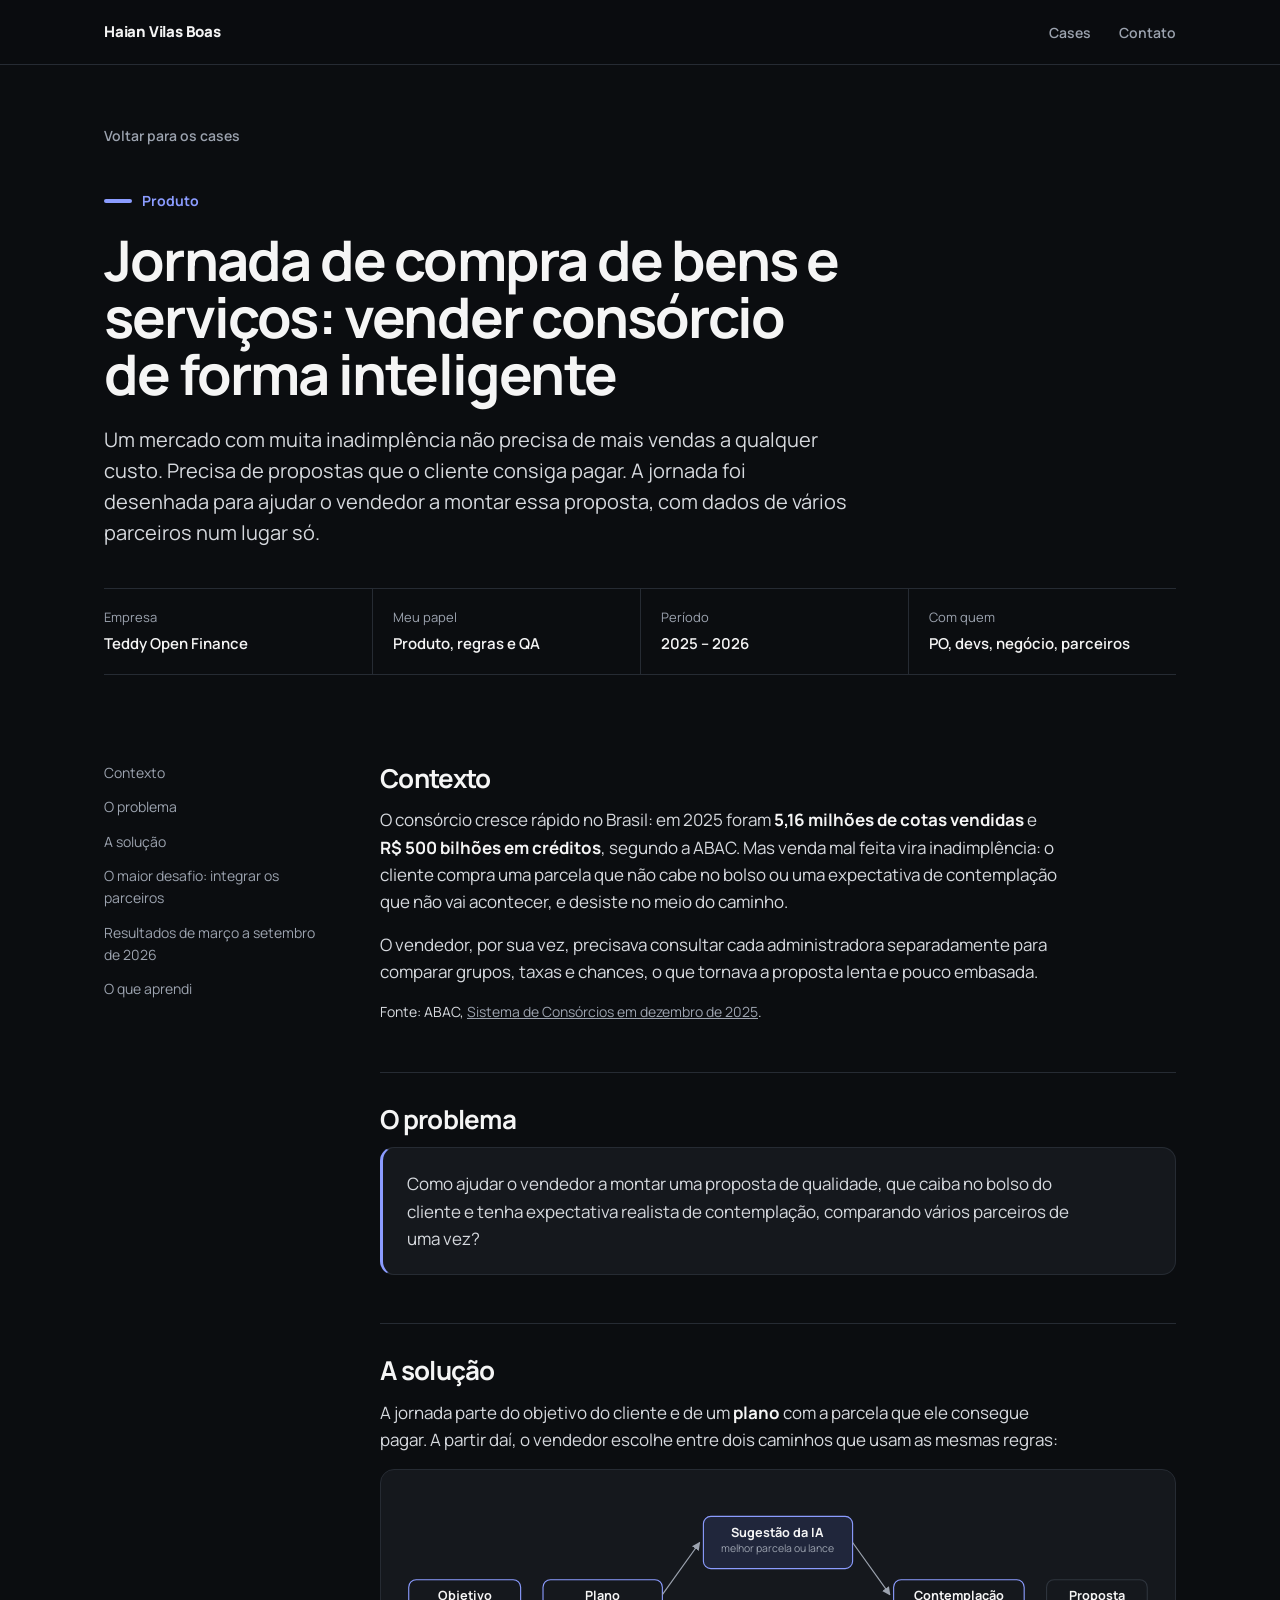
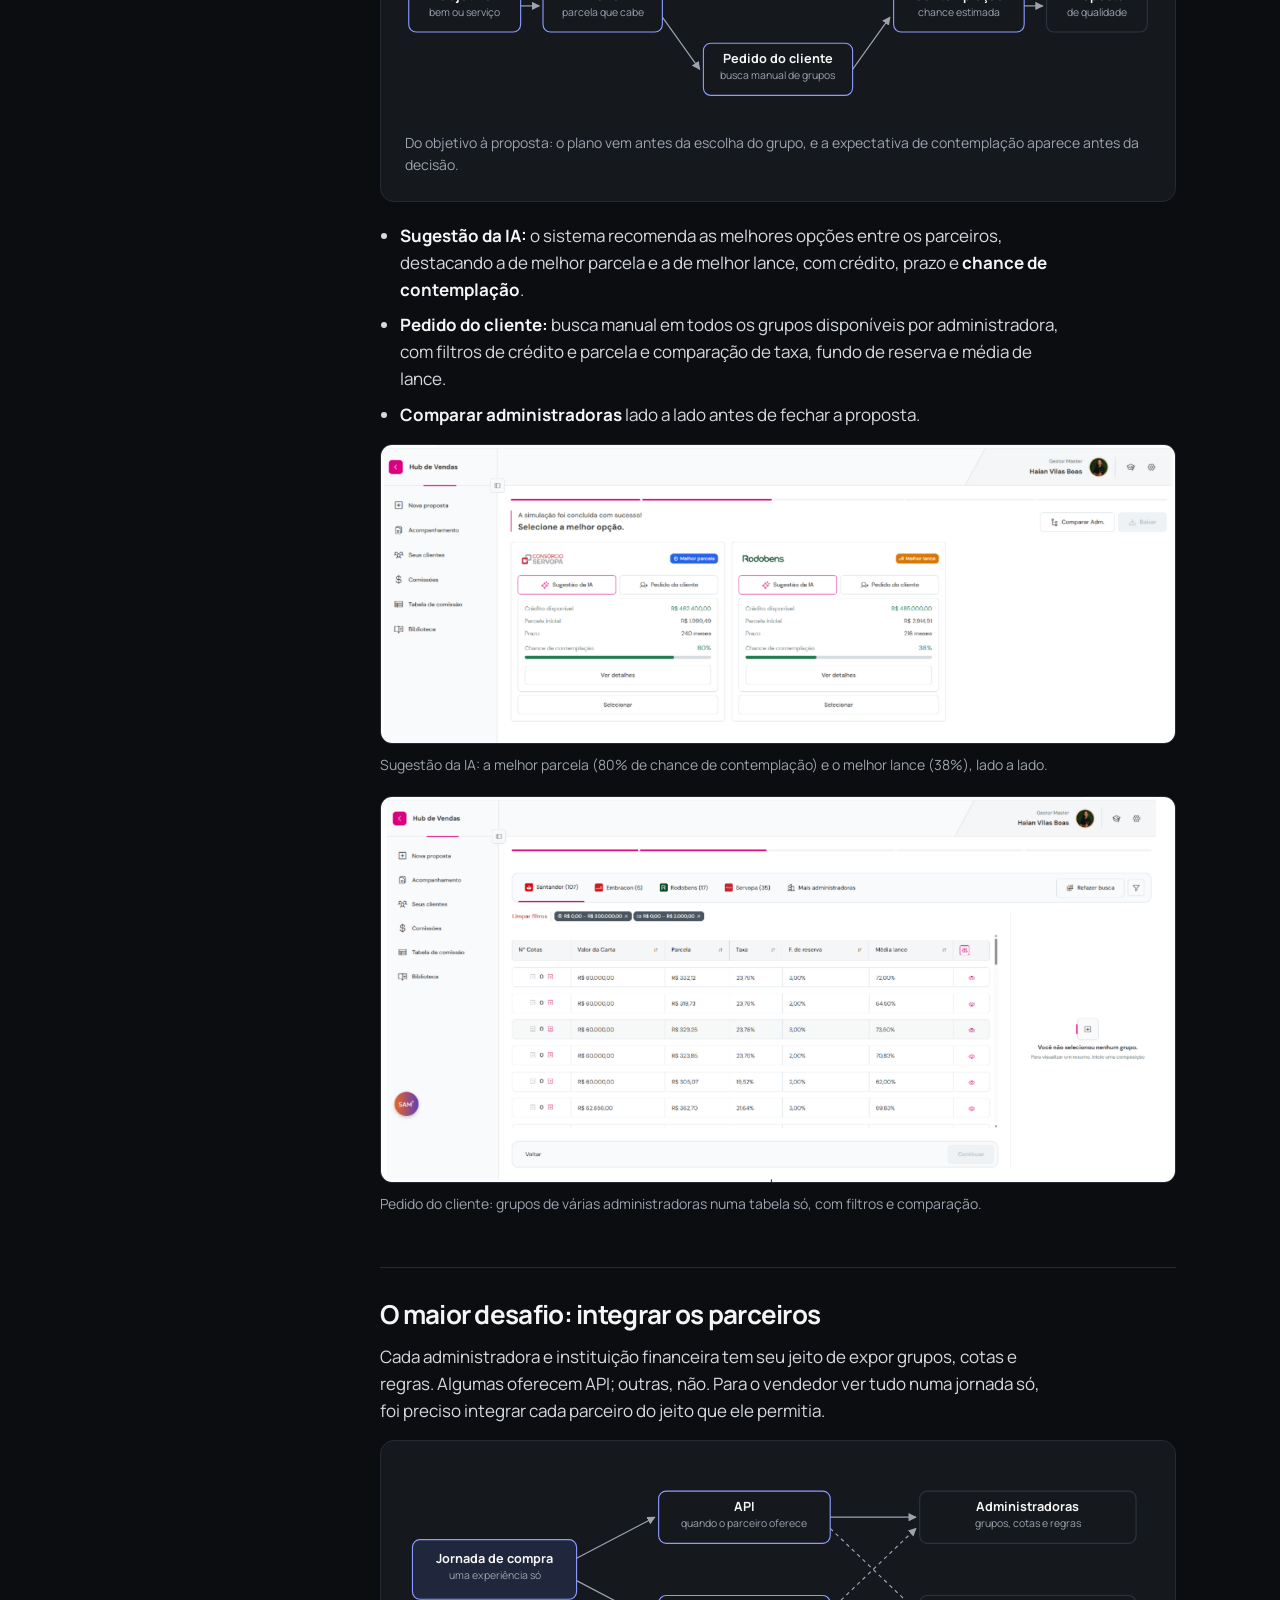
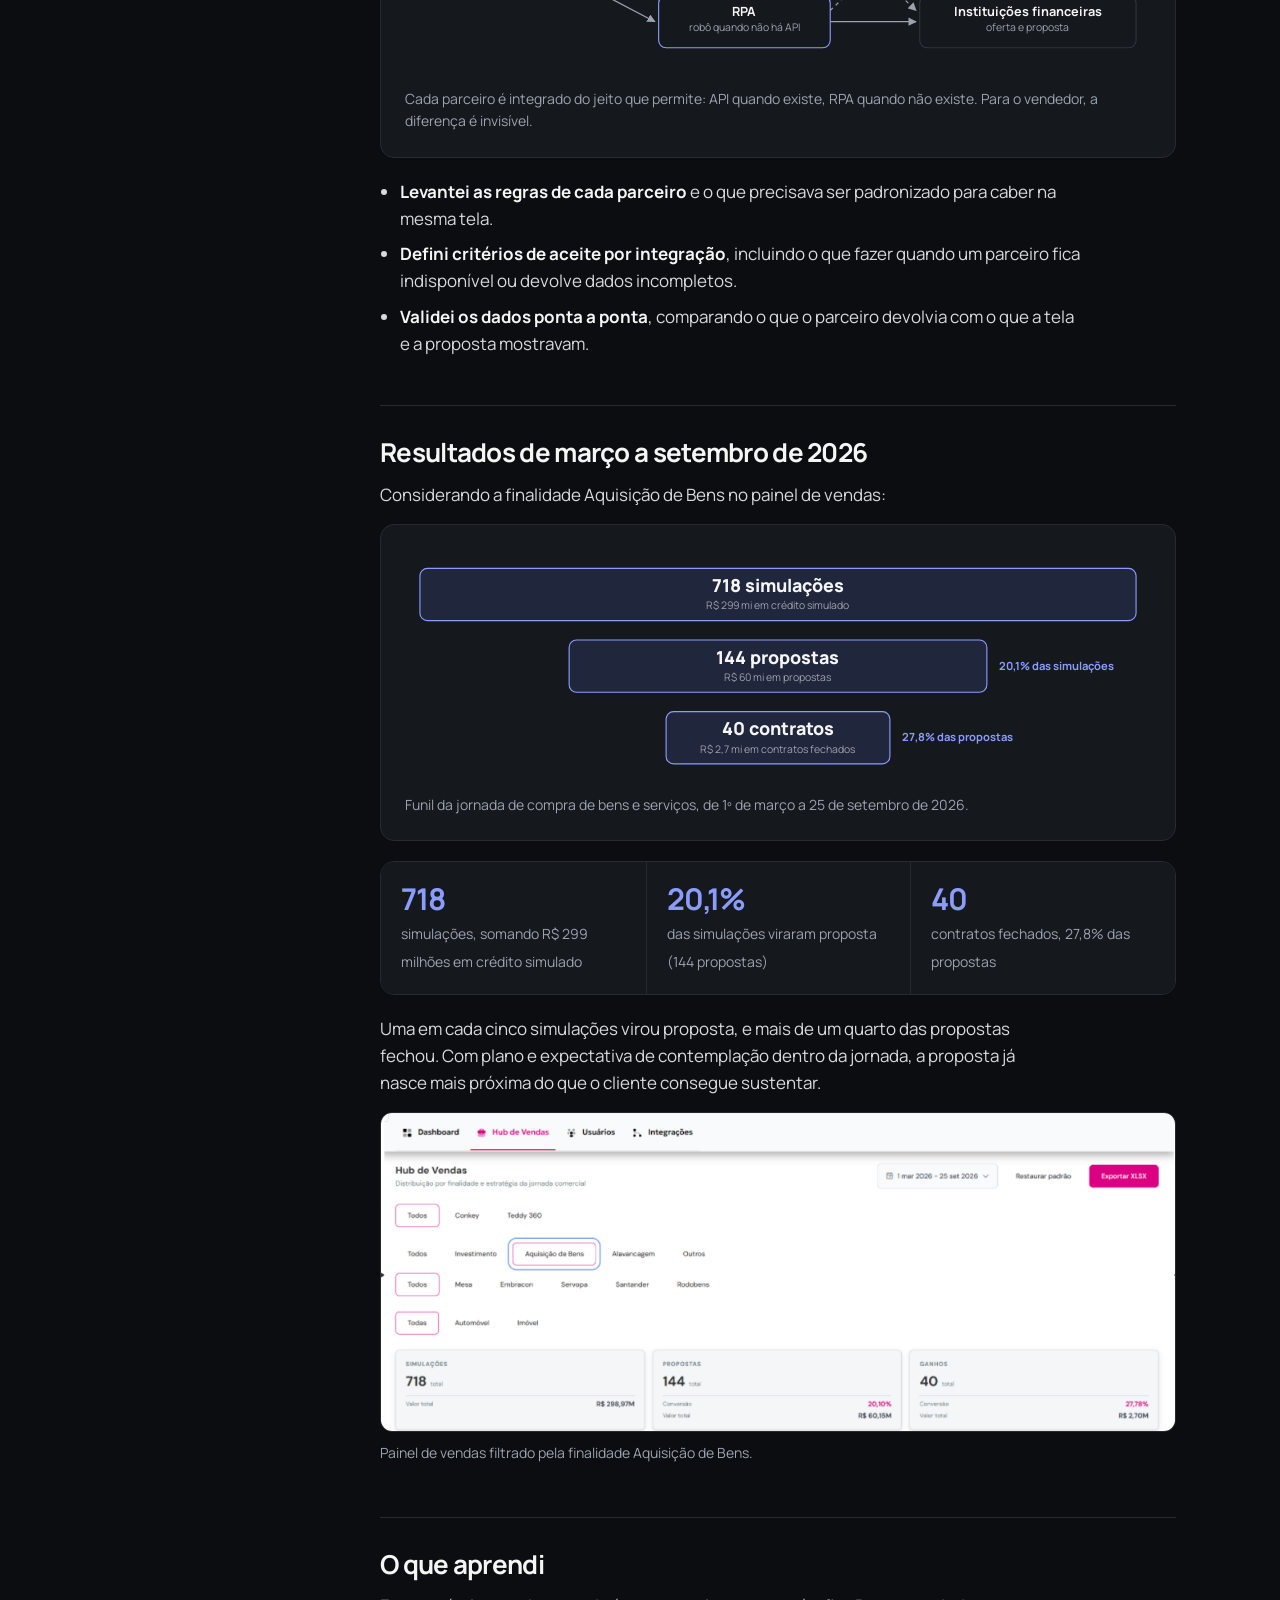
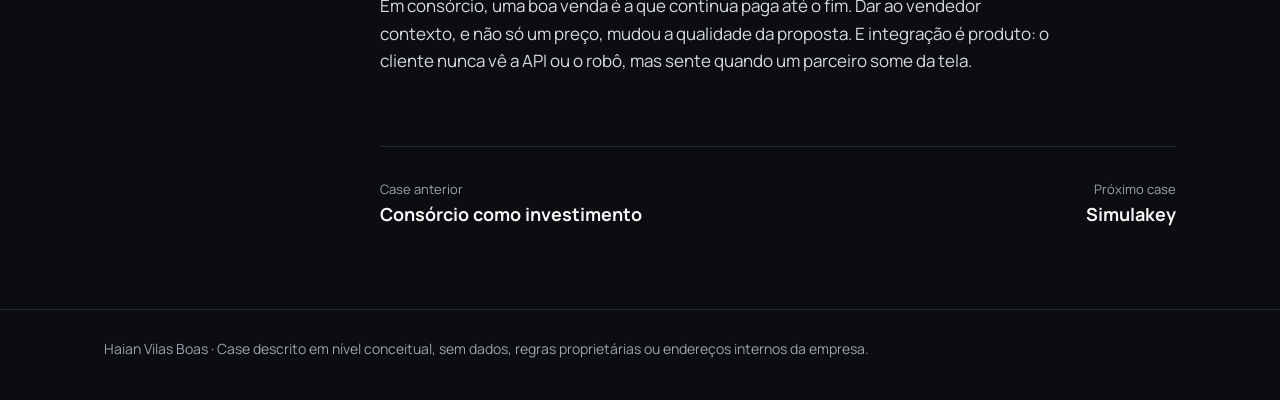
==== commit 4264f413: "feat: case Jornada de compra de bens e serviços com telas, integrações e resultados Co-Authored-By: " ====
--- a/cases/compra-de-bens-e-servicos.html
+++ b/cases/compra-de-bens-e-servicos.html
@@ -3,13 +3,21 @@
 <head>
 <meta charset="utf-8">
 <meta name="viewport" content="width=device-width, initial-scale=1">
-<title>Jornada de compra de bens e serviços · Haian Vilas Boas</title>
-<meta name="description" content="Case de produto: jornada de busca inteligente e busca manual de cotas, da simulação à proposta.">
+<title>Jornada de compra de bens e serviços: vender consórcio de forma inteligente · Haian Vilas Boas</title>
+<meta name="description" content="Case de produto: jornada que ajuda o vendedor a montar uma proposta de qualidade, com plano, expectativa de contemplação e integração com vários parceiros via API e RPA.">
+<meta property="og:type" content="article">
+<meta property="og:title" content="Jornada de compra de bens e serviços: vender consórcio de forma inteligente">
+<meta property="og:description" content="Case de produto: jornada que ajuda o vendedor a montar uma proposta de qualidade, com plano, expectativa de contemplação e integração com vários parceiros via API e RPA.">
+<meta property="og:image" content="https://dev-haian.github.io/assets/og/compra-de-bens-e-servicos.png">
+<meta property="og:image:width" content="1200">
+<meta property="og:image:height" content="627">
+<meta property="og:url" content="https://dev-haian.github.io/cases/compra-de-bens-e-servicos.html">
+<meta name="twitter:card" content="summary_large_image">
 <link rel="icon" href="data:image/svg+xml,%3Csvg xmlns='http://www.w3.org/2000/svg' viewBox='0 0 32 32'%3E%3Crect width='32' height='32' rx='8' fill='%230b0d10'/%3E%3Crect x='7' y='9' width='18' height='3' rx='1.5' fill='%238b9cff'/%3E%3Crect x='7' y='20' width='18' height='3' rx='1.5' fill='%236fd3b8'/%3E%3C/svg%3E">
 <link rel="preconnect" href="https://fonts.googleapis.com">
 <link rel="preconnect" href="https://fonts.gstatic.com" crossorigin>
 <link href="https://fonts.googleapis.com/css2?family=Manrope:wght@400;500;600;700;800&display=swap" rel="stylesheet">
-<link rel="stylesheet" href="../assets/style.css">
+<link rel="stylesheet" href="../assets/style.css?v=4">
 </head>
 <body class="p-page">
 <nav class="nav" aria-label="Principal"><div class="wrap">
@@ -19,13 +27,13 @@
 <header class="case-hero"><div class="wrap">
   <a class="back" href="../#cases">Voltar para os cases</a><br>
   <span class="lane p"><i></i>Produto</span>
-  <h1>Jornada de compra de bens e serviços</h1>
-  <p class="lead">Uma mesma necessidade, dois tipos de cliente: quem quer que o sistema encontre a melhor opção e quem já sabe o que quer. O desafio foi atender os dois sem duplicar regras.</p>
-  <dl class="meta"><div><dt>Empresa</dt><dd>Teddy Open Finance</dd></div><div><dt>Meu papel</dt><dd>Regras, fluxos e critérios</dd></div><div><dt>Período</dt><dd>2025 – 2026</dd></div><div><dt>Com quem</dt><dd>PO, design, devs, negócio</dd></div></dl>
+  <h1>Jornada de compra de bens e serviços: vender consórcio de forma inteligente</h1>
+  <p class="lead">Um mercado com muita inadimplência não precisa de mais vendas a qualquer custo. Precisa de propostas que o cliente consiga pagar. A jornada foi desenhada para ajudar o vendedor a montar essa proposta, com dados de vários parceiros num lugar só.</p>
+  <dl class="meta"><div><dt>Empresa</dt><dd>Teddy Open Finance</dd></div><div><dt>Meu papel</dt><dd>Produto, regras e QA</dd></div><div><dt>Período</dt><dd>2025 – 2026</dd></div><div><dt>Com quem</dt><dd>PO, devs, negócio, parceiros</dd></div></dl>
 </div></header>
 <main class="article"><div class="wrap">
-  <aside aria-label="Nesta página"><a href="#contexto">Contexto</a><a href="#problema">O problema</a><a href="#o-que-fiz">O que eu fiz</a><a href="#resultado">Resultado</a><a href="#aprendizado">O que aprendi</a></aside>
-  <div><section id="contexto"><h2>Contexto</h2><p>O cliente chega com um objetivo concreto: um carro, um imóvel, uma reforma, um serviço. Para chegar lá pelo consórcio, ele precisa encontrar uma cota compatível com o valor, o prazo e a parcela que cabe no bolso.</p></section><section id="problema"><h2>O problema</h2><div class="callout"><p>Parte dos clientes quer uma recomendação pronta. Outra parte, geralmente mais experiente, quer comparar e escolher. Duas jornadas separadas teriam o risco de calcular a mesma coisa de dois jeitos diferentes.</p></div></section><section id="o-que-fiz"><h2>O que eu fiz</h2><ul><li><strong>Estruturei as duas jornadas</strong>: a busca inteligente, que sugere cotas a partir do objetivo, e a busca manual, em que o cliente filtra e escolhe.</li><li><strong>Defini uma única fonte de regras</strong> para a simulação, usada pelos dois caminhos, para que o mesmo cenário sempre gere o mesmo resultado.</li><li><strong>Mapeei as exceções</strong>: cota indisponível no meio do fluxo, valor fora da faixa, troca de caminho no meio da jornada.</li><li><strong>Escrevi os critérios de aceite</strong> de cada etapa, da busca à proposta, e validei os protótipos com o time de design.</li><li><strong>Levei essas jornadas para a automação</strong>: simulação e proposta pelos dois caminhos entraram na suíte de jornadas críticas.</li></ul><figure class="diagram"><svg viewBox="0 0 1000 290" role="img" xmlns="http://www.w3.org/2000/svg"><defs><marker id="a" viewBox="0 0 10 10" refX="9" refY="5" markerWidth="7" markerHeight="7" orient="auto-start-reverse"><path d="M0 0 L10 5 L0 10z" fill="#9ca3af"/></marker></defs><rect x="10" y="110" width="170" height="70" rx="10" fill="#15181d" stroke="#8b9cff" stroke-width="1.5"/><text x="95.0" y="137.0" text-anchor="middle" font-size="17" font-weight="700" fill="#f5f5f5">Objetivo do cliente</text><text x="95.0" y="158.0" text-anchor="middle" font-size="14" fill="#9ca3af">valor, prazo, parcela</text><line x1="180" y1="130" x2="255" y2="70" stroke="#9ca3af" stroke-width="1.6" marker-end="url(#a)"/><line x1="180" y1="160" x2="255" y2="220" stroke="#9ca3af" stroke-width="1.6" marker-end="url(#a)"/><rect x="260" y="35" width="230" height="70" rx="10" fill="#20263b" stroke="#8b9cff" stroke-width="1.5"/><text x="375.0" y="62.0" text-anchor="middle" font-size="17" font-weight="700" fill="#f5f5f5">Busca inteligente</text><text x="375.0" y="83.0" text-anchor="middle" font-size="14" fill="#9ca3af">o sistema sugere as cotas</text><rect x="260" y="185" width="230" height="70" rx="10" fill="#15181d" stroke="#8b9cff" stroke-width="1.5"/><text x="375.0" y="212.0" text-anchor="middle" font-size="17" font-weight="700" fill="#f5f5f5">Busca manual</text><text x="375.0" y="233.0" text-anchor="middle" font-size="14" fill="#9ca3af">o cliente escolhe a cota</text><line x1="490" y1="70" x2="560" y2="130" stroke="#9ca3af" stroke-width="1.6" marker-end="url(#a)"/><line x1="490" y1="220" x2="560" y2="160" stroke="#9ca3af" stroke-width="1.6" marker-end="url(#a)"/><rect x="565" y="110" width="190" height="70" rx="10" fill="#15181d" stroke="#8b9cff" stroke-width="1.5"/><text x="660.0" y="137.0" text-anchor="middle" font-size="17" font-weight="700" fill="#f5f5f5">Simulação</text><text x="660.0" y="158.0" text-anchor="middle" font-size="14" fill="#9ca3af">uma regra só</text><line x1="755" y1="145" x2="805" y2="145" stroke="#9ca3af" stroke-width="1.6" marker-end="url(#a)"/><rect x="810" y="110" width="180" height="70" rx="10" fill="#15181d" stroke="#2e343d" stroke-width="1.5"/><text x="900.0" y="137.0" text-anchor="middle" font-size="17" font-weight="700" fill="#f5f5f5">Proposta</text><text x="900.0" y="158.0" text-anchor="middle" font-size="14" fill="#9ca3af">cota reservada</text></svg><figcaption>Dois caminhos de entrada, uma regra de simulação. É o que garante que a recomendação e a escolha manual mostrem o mesmo valor.</figcaption></figure></section><section id="resultado"><h2>Resultado</h2><div class="numbers"><div><b>2</b><span>caminhos de compra para perfis diferentes de cliente</span></div><div><b>1</b><span>regra de simulação compartilhada, sem cálculo duplicado</span></div><div><b>4</b><span>jornadas (simulação e proposta × 2) cobertas por automação</span></div></div></section><section id="aprendizado"><h2>O que aprendi</h2><p>Dar opção ao cliente é bom; duplicar a lógica por trás das opções é caro. A decisão de produto mais importante deste case não aparece na tela: é a regra única por baixo das duas jornadas.</p></section><div class="next"><a href="consorcio-como-investimento.html"><small>Case anterior</small><strong>Consórcio como investimento</strong></a><a href="simulakey.html"><small>Próximo case</small><strong>Simulakey</strong></a></div></div>
+  <aside aria-label="Nesta página"><a href="#contexto">Contexto</a><a href="#problema">O problema</a><a href="#solucao">A solução</a><a href="#integracoes">O maior desafio: integrar os parceiros</a><a href="#resultado">Resultados de março a setembro de 2026</a><a href="#aprendizado">O que aprendi</a></aside>
+  <div><section id="contexto"><h2>Contexto</h2><p>O consórcio cresce rápido no Brasil: em 2025 foram <strong>5,16 milhões de cotas vendidas</strong> e <strong>R$ 500 bilhões em créditos</strong>, segundo a ABAC. Mas venda mal feita vira inadimplência: o cliente compra uma parcela que não cabe no bolso ou uma expectativa de contemplação que não vai acontecer, e desiste no meio do caminho.</p><p>O vendedor, por sua vez, precisava consultar cada administradora separadamente para comparar grupos, taxas e chances, o que tornava a proposta lenta e pouco embasada.</p><p class="small muted">Fonte: ABAC, <a href="https://blog.abac.org.br/drops-de-mercado/sistema-de-consorcios-em-dezembro-2025-dados-economicos">Sistema de Consórcios em dezembro de 2025</a>.</p></section><section id="problema"><h2>O problema</h2><div class="callout"><p>Como ajudar o vendedor a montar uma proposta de qualidade, que caiba no bolso do cliente e tenha expectativa realista de contemplação, comparando vários parceiros de uma vez?</p></div></section><section id="solucao"><h2>A solução</h2><p>A jornada parte do objetivo do cliente e de um <strong>plano</strong> com a parcela que ele consegue pagar. A partir daí, o vendedor escolhe entre dois caminhos que usam as mesmas regras:</p><figure class="diagram"><svg viewBox="0 0 1000 300" role="img" xmlns="http://www.w3.org/2000/svg"><defs><marker id="a" viewBox="0 0 10 10" refX="9" refY="5" markerWidth="7" markerHeight="7" orient="auto-start-reverse"><path d="M0 0 L10 5 L0 10z" fill="#9ca3af"/></marker></defs><rect x="5" y="115" width="150" height="70" rx="10" fill="#15181d" stroke="#8b9cff" stroke-width="1.5"/><text x="80.0" y="142.0" text-anchor="middle" font-size="17" font-weight="700" fill="#f5f5f5">Objetivo</text><text x="80.0" y="163.0" text-anchor="middle" font-size="14" fill="#9ca3af">bem ou serviço</text><line x1="155" y1="150" x2="180" y2="150" stroke="#9ca3af" stroke-width="1.6" marker-end="url(#a)"/><rect x="185" y="115" width="160" height="70" rx="10" fill="#15181d" stroke="#8b9cff" stroke-width="1.5"/><text x="265.0" y="142.0" text-anchor="middle" font-size="17" font-weight="700" fill="#f5f5f5">Plano</text><text x="265.0" y="163.0" text-anchor="middle" font-size="14" fill="#9ca3af">parcela que cabe</text><line x1="345" y1="135" x2="395" y2="65" stroke="#9ca3af" stroke-width="1.6" marker-end="url(#a)"/><line x1="345" y1="165" x2="395" y2="235" stroke="#9ca3af" stroke-width="1.6" marker-end="url(#a)"/><rect x="400" y="30" width="200" height="70" rx="10" fill="#20263b" stroke="#8b9cff" stroke-width="1.5"/><text x="500.0" y="57.0" text-anchor="middle" font-size="17" font-weight="700" fill="#f5f5f5">Sugestão da IA</text><text x="500.0" y="78.0" text-anchor="middle" font-size="14" fill="#9ca3af">melhor parcela ou lance</text><rect x="400" y="200" width="200" height="70" rx="10" fill="#15181d" stroke="#8b9cff" stroke-width="1.5"/><text x="500.0" y="227.0" text-anchor="middle" font-size="17" font-weight="700" fill="#f5f5f5">Pedido do cliente</text><text x="500.0" y="248.0" text-anchor="middle" font-size="14" fill="#9ca3af">busca manual de grupos</text><line x1="600" y1="65" x2="650" y2="135" stroke="#9ca3af" stroke-width="1.6" marker-end="url(#a)"/><line x1="600" y1="235" x2="650" y2="165" stroke="#9ca3af" stroke-width="1.6" marker-end="url(#a)"/><rect x="655" y="115" width="175" height="70" rx="10" fill="#15181d" stroke="#8b9cff" stroke-width="1.5"/><text x="742.5" y="142.0" text-anchor="middle" font-size="17" font-weight="700" fill="#f5f5f5">Contemplação</text><text x="742.5" y="163.0" text-anchor="middle" font-size="14" fill="#9ca3af">chance estimada</text><line x1="830" y1="150" x2="855" y2="150" stroke="#9ca3af" stroke-width="1.6" marker-end="url(#a)"/><rect x="860" y="115" width="135" height="70" rx="10" fill="#15181d" stroke="#2e343d" stroke-width="1.5"/><text x="927.5" y="142.0" text-anchor="middle" font-size="17" font-weight="700" fill="#f5f5f5">Proposta</text><text x="927.5" y="163.0" text-anchor="middle" font-size="14" fill="#9ca3af">de qualidade</text></svg><figcaption>Do objetivo à proposta: o plano vem antes da escolha do grupo, e a expectativa de contemplação aparece antes da decisão.</figcaption></figure><ul><li><strong>Sugestão da IA:</strong> o sistema recomenda as melhores opções entre os parceiros, destacando a de melhor parcela e a de melhor lance, com crédito, prazo e <strong>chance de contemplação</strong>.</li><li><strong>Pedido do cliente:</strong> busca manual em todos os grupos disponíveis por administradora, com filtros de crédito e parcela e comparação de taxa, fundo de reserva e média de lance.</li><li><strong>Comparar administradoras</strong> lado a lado antes de fechar a proposta.</li></ul><figure class="shot"><img src="../assets/bens-busca-inteligente.png" alt="Resultado da busca inteligente com duas opções sugeridas pela IA, uma de melhor parcela e outra de melhor lance, com crédito, parcela, prazo e chance de contemplação" loading="lazy" width="1139" height="427"><figcaption>Sugestão da IA: a melhor parcela (80% de chance de contemplação) e o melhor lance (38%), lado a lado.</figcaption></figure><figure class="shot"><img src="../assets/bens-busca-manual.png" alt="Busca manual com grupos de várias administradoras, filtros de crédito e parcela e colunas de taxa, fundo de reserva e média de lance" loading="lazy" width="1168" height="566"><figcaption>Pedido do cliente: grupos de várias administradoras numa tabela só, com filtros e comparação.</figcaption></figure></section><section id="integracoes"><h2>O maior desafio: integrar os parceiros</h2><p>Cada administradora e instituição financeira tem seu jeito de expor grupos, cotas e regras. Algumas oferecem API; outras, não. Para o vendedor ver tudo numa jornada só, foi preciso integrar cada parceiro do jeito que ele permitia.</p><figure class="diagram"><svg viewBox="0 0 1000 280" role="img" xmlns="http://www.w3.org/2000/svg"><defs><marker id="a" viewBox="0 0 10 10" refX="9" refY="5" markerWidth="7" markerHeight="7" orient="auto-start-reverse"><path d="M0 0 L10 5 L0 10z" fill="#9ca3af"/></marker></defs><rect x="10" y="100" width="220" height="80" rx="10" fill="#20263b" stroke="#8b9cff" stroke-width="1.5"/><text x="120.0" y="132.0" text-anchor="middle" font-size="17" font-weight="700" fill="#f5f5f5">Jornada de compra</text><text x="120.0" y="153.0" text-anchor="middle" font-size="14" fill="#9ca3af">uma experiência só</text><line x1="230" y1="125" x2="335" y2="70" stroke="#9ca3af" stroke-width="1.6" marker-end="url(#a)"/><line x1="230" y1="155" x2="335" y2="210" stroke="#9ca3af" stroke-width="1.6" marker-end="url(#a)"/><rect x="340" y="35" width="230" height="70" rx="10" fill="#15181d" stroke="#8b9cff" stroke-width="1.5"/><text x="455.0" y="62.0" text-anchor="middle" font-size="17" font-weight="700" fill="#f5f5f5">API</text><text x="455.0" y="83.0" text-anchor="middle" font-size="14" fill="#9ca3af">quando o parceiro oferece</text><rect x="340" y="175" width="230" height="70" rx="10" fill="#15181d" stroke="#8b9cff" stroke-width="1.5"/><text x="455.0" y="202.0" text-anchor="middle" font-size="17" font-weight="700" fill="#f5f5f5">RPA</text><text x="455.0" y="223.0" text-anchor="middle" font-size="14" fill="#9ca3af">robô quando não há API</text><line x1="570" y1="70" x2="685" y2="70" stroke="#9ca3af" stroke-width="1.6" marker-end="url(#a)"/><line x1="570" y1="210" x2="685" y2="210" stroke="#9ca3af" stroke-width="1.6" marker-end="url(#a)"/><line x1="570" y1="85" x2="685" y2="195" stroke="#9ca3af" stroke-width="1.6" stroke-dasharray="5 5" marker-end="url(#a)"/><line x1="570" y1="195" x2="685" y2="85" stroke="#9ca3af" stroke-width="1.6" stroke-dasharray="5 5" marker-end="url(#a)"/><rect x="690" y="35" width="290" height="70" rx="10" fill="#15181d" stroke="#2e343d" stroke-width="1.5"/><text x="835.0" y="62.0" text-anchor="middle" font-size="17" font-weight="700" fill="#f5f5f5">Administradoras</text><text x="835.0" y="83.0" text-anchor="middle" font-size="14" fill="#9ca3af">grupos, cotas e regras</text><rect x="690" y="175" width="290" height="70" rx="10" fill="#15181d" stroke="#2e343d" stroke-width="1.5"/><text x="835.0" y="202.0" text-anchor="middle" font-size="17" font-weight="700" fill="#f5f5f5">Instituições financeiras</text><text x="835.0" y="223.0" text-anchor="middle" font-size="14" fill="#9ca3af">oferta e proposta</text></svg><figcaption>Cada parceiro é integrado do jeito que permite: API quando existe, RPA quando não existe. Para o vendedor, a diferença é invisível.</figcaption></figure><ul><li><strong>Levantei as regras de cada parceiro</strong> e o que precisava ser padronizado para caber na mesma tela.</li><li><strong>Defini critérios de aceite por integração</strong>, incluindo o que fazer quando um parceiro fica indisponível ou devolve dados incompletos.</li><li><strong>Validei os dados ponta a ponta</strong>, comparando o que o parceiro devolvia com o que a tela e a proposta mostravam.</li></ul></section><section id="resultado"><h2>Resultados de março a setembro de 2026</h2><p>Considerando a finalidade Aquisição de Bens no painel de vendas:</p><figure class="diagram"><svg viewBox="0 0 1000 310" role="img" xmlns="http://www.w3.org/2000/svg"><defs><marker id="a" viewBox="0 0 10 10" refX="9" refY="5" markerWidth="7" markerHeight="7" orient="auto-start-reverse"><path d="M0 0 L10 5 L0 10z" fill="#9ca3af"/></marker></defs><rect x="20.0" y="26" width="960" height="70" rx="10" fill="#20263b" stroke="#8b9cff" stroke-width="1.5"/><text x="500" y="58" text-anchor="middle" font-size="24" font-weight="800" fill="#f5f5f5">718 simulações</text><text x="500" y="81" text-anchor="middle" font-size="14" fill="#9ca3af">R$ 299 mi em crédito simulado</text><rect x="220.0" y="122" width="560" height="70" rx="10" fill="#20263b" stroke="#8b9cff" stroke-width="1.5"/><text x="500" y="154" text-anchor="middle" font-size="24" font-weight="800" fill="#f5f5f5">144 propostas</text><text x="500" y="177" text-anchor="middle" font-size="14" fill="#9ca3af">R$ 60 mi em propostas</text><text x="796.0" y="162" font-size="15" font-weight="700" fill="#8b9cff">20,1% das simulações</text><rect x="350.0" y="218" width="300" height="70" rx="10" fill="#20263b" stroke="#8b9cff" stroke-width="1.5"/><text x="500" y="250" text-anchor="middle" font-size="24" font-weight="800" fill="#f5f5f5">40 contratos</text><text x="500" y="273" text-anchor="middle" font-size="14" fill="#9ca3af">R$ 2,7 mi em contratos fechados</text><text x="666.0" y="258" font-size="15" font-weight="700" fill="#8b9cff">27,8% das propostas</text></svg><figcaption>Funil da jornada de compra de bens e serviços, de 1º de março a 25 de setembro de 2026.</figcaption></figure><div class="numbers"><div><b>718</b><span>simulações, somando R$ 299 milhões em crédito simulado</span></div><div><b>20,1%</b><span>das simulações viraram proposta (144 propostas)</span></div><div><b>40</b><span>contratos fechados, 27,8% das propostas</span></div></div><p>Uma em cada cinco simulações virou proposta, e mais de um quarto das propostas fechou. Com plano e expectativa de contemplação dentro da jornada, a proposta já nasce mais próxima do que o cliente consegue sustentar.</p><figure class="shot"><img src="../assets/bens-hub-vendas.png" alt="Painel de vendas filtrado por Aquisição de Bens: 718 simulações, 144 propostas e 40 ganhos" loading="lazy" width="991" height="397"><figcaption>Painel de vendas filtrado pela finalidade Aquisição de Bens.</figcaption></figure></section><section id="aprendizado"><h2>O que aprendi</h2><p>Em consórcio, uma boa venda é a que continua paga até o fim. Dar ao vendedor contexto, e não só um preço, mudou a qualidade da proposta. E integração é produto: o cliente nunca vê a API ou o robô, mas sente quando um parceiro some da tela.</p></section><div class="next"><a href="consorcio-como-investimento.html"><small>Case anterior</small><strong>Consórcio como investimento</strong></a><a href="simulakey.html"><small>Próximo case</small><strong>Simulakey</strong></a></div></div>
 </div></main>
 <footer><div class="wrap">Haian Vilas Boas · Case descrito em nível conceitual, sem dados, regras proprietárias ou endereços internos da empresa.</div></footer>
 </body></html>
--- a/assets/style.css
+++ b/assets/style.css
@@ -188,3 +188,13 @@
 .next small { display: block; color: var(--muted); font-size: 13px; }
 .next strong { font-size: 18px; }
 .next a:last-child { text-align: right; margin-left: auto; }
+
+.article .small a { color: var(--muted); }
+
+/* Capturas de tela reais */
+.shot { margin: 8px 0 20px; }
+.shot img { width: 100%; height: auto; border-radius: 12px; border: 1px solid var(--line); background: #fff; }
+.shot figcaption { margin-top: 10px; font-size: 14px; color: var(--muted); }
+
+/* evita que diagramas largos alarguem a coluna */
+.article .wrap > div { min-width: 0; }
